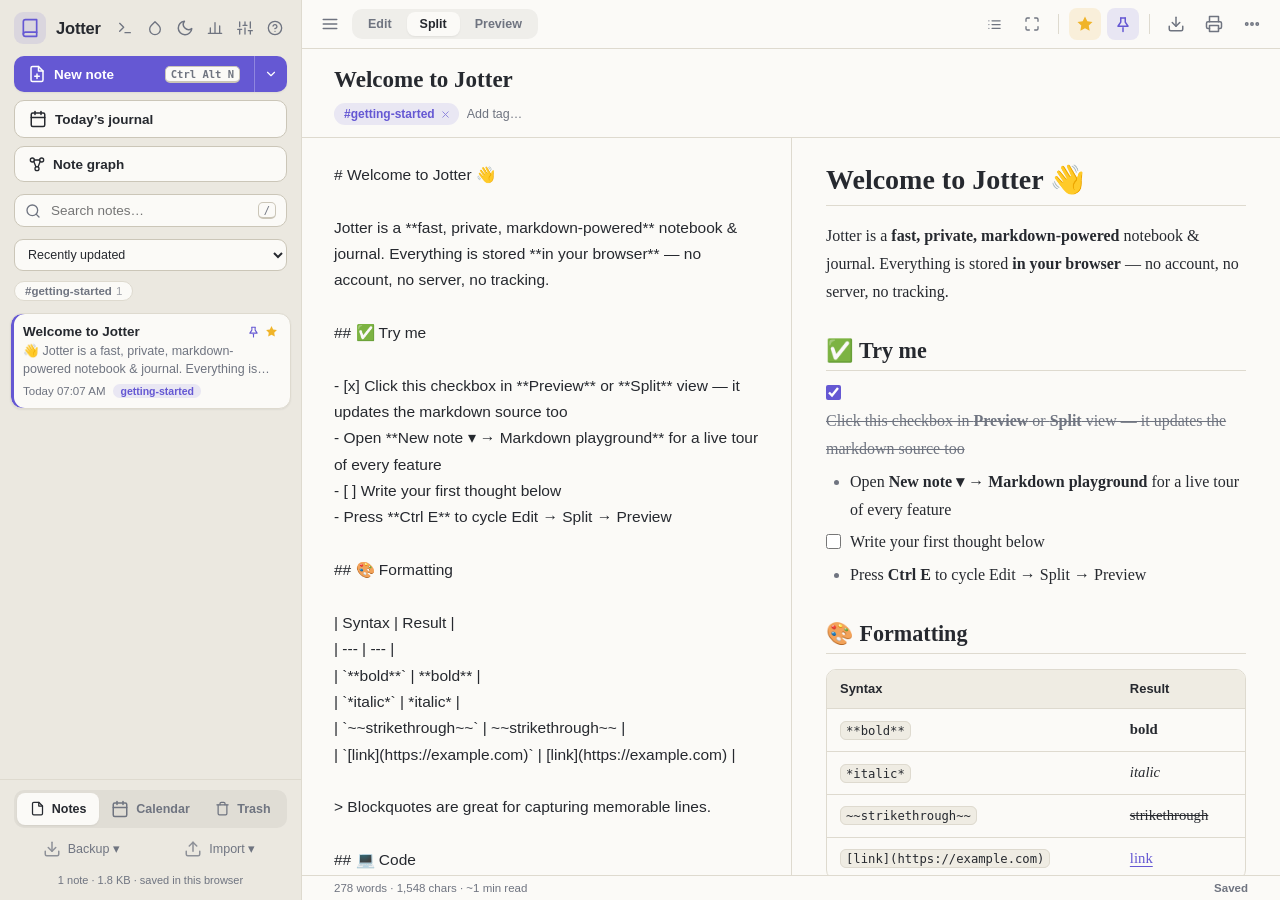
==== index.html @ de171041 "v1.11.1: fix notes not opening + real folder semantics + latent trash-purge crash - FIX (regression " ====
<!doctype html>
<html lang="en">
<head>
  <meta charset="utf-8" />
  <meta name="viewport" content="width=device-width, initial-scale=1, viewport-fit=cover" />
  <title>Jotter — Markdown Notes &amp; Journal</title>
  <meta name="description" content="A fast, private, offline-friendly markdown notes & journal app. No accounts, no servers — your notes stay in your browser." />
  <meta name="theme-color" content="#6558d3" />
  <link rel="manifest" href="manifest.webmanifest" />
  <link rel="icon" href="assets/icon.svg" type="image/svg+xml" />
  <link rel="stylesheet" href="styles.css" />
</head>
<body>
  <noscript><p style="padding:2rem;font-family:system-ui">Jotter needs JavaScript to run — please enable it and reload.</p></noscript>

  <div class="app">
    <!-- ======================= SIDEBAR ======================= -->
    <aside class="sidebar" id="sidebar" aria-label="Notes sidebar">
      <div class="side-top">
        <div class="brand">
          <span class="brand-mark" data-icon="book"></span>
          <span class="brand-name">Jotter</span>
        </div>
        <div class="side-top-actions">
          <button class="icon-btn" id="cmdBtn" data-icon="cmd" title="Command palette (Ctrl K)" aria-label="Command palette"></button>
          <div class="menu-anchor">
            <button class="icon-btn" id="accentBtn" data-icon="droplet" title="Accent colour" aria-label="Accent colour" aria-haspopup="true" aria-expanded="false"></button>
            <div class="accent-menu menu" id="accentMenu" hidden>
              <button class="swatch" data-accent="indigo" style="--c:#6558d3" aria-label="Indigo" title="Indigo"></button>
              <button class="swatch" data-accent="teal" style="--c:#0f9187" aria-label="Teal" title="Teal"></button>
              <button class="swatch" data-accent="blue" style="--c:#2563eb" aria-label="Blue" title="Blue"></button>
              <button class="swatch" data-accent="rose" style="--c:#d64560" aria-label="Rose" title="Rose"></button>
              <button class="swatch" data-accent="green" style="--c:#2f9e44" aria-label="Green" title="Green"></button>
              <button class="swatch" data-accent="amber" style="--c:#b45309" aria-label="Amber" title="Amber"></button>
            </div>
          </div>
          <button class="icon-btn" id="themeBtn" title="Toggle theme" aria-label="Toggle light/dark theme"></button>
          <button class="icon-btn" id="statsBtn" data-icon="chart" title="Notebook insights" aria-label="Notebook insights"></button>
          <button class="icon-btn" id="settingsBtn" data-icon="sliders" title="Settings & sync" aria-label="Settings and sync"></button>
          <button class="icon-btn" id="helpBtn" data-icon="help" title="Help & guide (?)" aria-label="Help and guide"></button>
        </div>
      </div>

      <div class="side-actions">
        <div class="new-note-wrap menu-anchor">
          <button class="btn primary block" id="newNoteBtn" data-icon="filePlus">
            <span>New note</span><kbd>Ctrl Alt N</kbd>
          </button>
          <button class="btn primary" id="templateBtn" data-icon="chevDown" aria-label="New from template" aria-haspopup="true" aria-expanded="false"></button>
          <div class="menu" id="templateMenu" hidden>
            <button data-tpl="playground" data-icon="play"><span>Markdown playground</span></button>
            <button data-tpl="journal" data-icon="calendar"><span>Today&rsquo;s journal</span></button>
            <button data-tpl="meeting" data-icon="users"><span>Meeting notes</span></button>
            <button data-tpl="reading" data-icon="bookOpen"><span>Reading notes</span></button>
            <button data-tpl="project" data-icon="listIcon"><span>Project plan</span></button>
            <button data-tpl="braindump" data-icon="zap"><span>Brain dump</span></button>
          </div>
        </div>
        <button class="btn ghost block" id="dailyBtn" data-icon="calendar">
          <span>Today&rsquo;s journal</span><span class="streak" id="streakBadge" hidden></span>
        </button>
        <button class="btn ghost block" id="graphBtn" data-icon="graph">
          <span>Note graph</span>
        </button>
      </div>

      <label class="search-row">
        <span class="search-ico" data-icon="search"></span>
        <input id="searchInput" type="search" placeholder="Search notes…" autocomplete="off" spellcheck="false" />
        <kbd>/</kbd>
      </label>

      <div class="side-meta" id="sideMeta">
        <select id="sortSelect" aria-label="Sort notes">
          <option value="updated">Recently updated</option>
          <option value="created">Newest first</option>
          <option value="title">Title A–Z</option>
        </select>
      </div>

      <div class="folders-sec" id="foldersSec" hidden>
        <button class="folders-head" id="foldersHead" aria-expanded="true">
          <span class="fh-ico" data-icon="folder"></span><span class="fh-label">Folders</span>
          <span class="fh-chev" data-icon="chevDown"></span>
        </button>
        <div class="folders-list" id="foldersList"></div>
      </div>

      <div class="cal-panel" id="calPanel" hidden>
        <div class="cal-head">
          <button class="icon-btn" id="calPrevBtn" data-icon="chevLeft" aria-label="Previous month"></button>
          <b id="calTitle"></b>
          <button class="link-btn" id="calTodayBtn"><span>Today</span></button>
          <button class="icon-btn" id="calNextBtn" data-icon="chevRight" aria-label="Next month"></button>
        </div>
        <div class="cal-grid" id="calGrid"></div>
        <div class="cal-daybox" id="calDay"></div>
      </div>

      <div class="tag-filters" id="tagFilters"></div>

      <nav class="notes-list" id="notesList" role="list" aria-label="Notes"></nav>

      <div class="side-bottom">
        <div class="seg">
          <button class="seg-btn" id="notesViewBtn" data-icon="file"><span>Notes</span></button>
          <button class="seg-btn" id="calViewBtn" data-icon="calendar"><span>Calendar</span></button>
          <button class="seg-btn" id="trashViewBtn" data-icon="trash">
            <span>Trash</span><span class="count" id="trashCount" hidden></span>
          </button>
        </div>
        <div class="side-foot-row">
          <div class="menu-anchor">
            <button class="link-btn" id="backupBtn" data-icon="download"><span>Backup &#9662;</span></button>
            <div class="menu up" id="backupMenu" hidden>
              <button id="expJsonBtn" data-icon="download"><span>JSON backup (everything)</span></button>
              <button id="expMdBtn" data-icon="fileText"><span>Export all as Markdown</span></button>
            </div>
          </div>
          <div class="menu-anchor">
            <button class="link-btn" id="impBtn" data-icon="upload"><span>Import &#9662;</span></button>
            <div class="menu up" id="impMenu" hidden>
              <button id="restoreJsonBtn" data-icon="upload"><span>Restore JSON backup</span></button>
              <button id="importMdBtn" data-icon="fileText"><span>Import .md / .txt files</span></button>
            </div>
          </div>
        </div>
        <button class="link-btn danger block" id="emptyTrashBtn" hidden>Empty trash</button>
        <div class="storage-note" id="storageNote"></div>
      </div>
      <div class="side-resizer" id="sideResizer" title="Drag to resize — double-click to hide"></div>
    </aside>
    <div class="overlay" id="overlay" hidden></div>

    <!-- ======================= MAIN ======================= -->
    <main class="main">
      <div class="find-bar" id="findBar" hidden>
        <input id="findInput" type="text" placeholder="Find in note…" autocomplete="off" spellcheck="false" aria-label="Find in note" />
        <span class="find-count" id="findCount"></span>
        <button class="icon-btn" id="findPrevBtn" data-icon="chevUp" title="Previous match (Shift+Enter)" aria-label="Previous match"></button>
        <button class="icon-btn" id="findNextBtn" data-icon="chevDown" title="Next match (Enter)" aria-label="Next match"></button>
        <button class="icon-btn" id="findCloseBtn" data-icon="x" title="Close (Esc)" aria-label="Close find"></button>
      </div>
      <section class="empty-state" id="emptyState">
        <div class="empty-art" data-icon="book"></div>
        <h1 id="emptyTitle">Welcome to Jotter</h1>
        <p id="emptyText">Capture ideas, keep a daily journal, and organise everything with tags — all private, right in your browser.</p>
        <div class="empty-actions">
          <button class="btn primary" id="emptyNewBtn" data-icon="filePlus"><span>New note</span></button>
          <button class="btn ghost" id="emptyDailyBtn" data-icon="calendar"><span>Start today&rsquo;s journal</span></button>
          <button class="btn ghost" id="clearFiltersBtn" data-icon="x" hidden><span>Clear filters</span></button>
        </div>
        <p class="empty-hint"><kbd>Ctrl</kbd>+<kbd>K</kbd> commands &nbsp;·&nbsp; <kbd>N</kbd> new note &nbsp;·&nbsp; <kbd>/</kbd> search</p>
      </section>

      <section class="editor" id="editor" hidden>
        <div class="trash-banner" id="trashBanner" hidden>
          <span class="tb-icon" data-icon="trash"></span>
          <span class="tb-text">This note is in the trash.</span>
          <span class="tb-spacer"></span>
          <button class="btn small" id="restoreBtn" data-icon="undo"><span>Restore</span></button>
          <button class="btn small danger" id="deleteForeverBtn"><span>Delete forever</span></button>
        </div>

        <header class="toolbar">
          <button class="icon-btn" id="sidebarToggle" data-icon="menu" title="Hide sidebar (Ctrl+\)" aria-label="Toggle sidebar"></button>
          <div class="segmented" id="viewSeg" role="tablist" aria-label="View mode">
            <button data-view="edit" role="tab">Edit</button>
            <button data-view="split" role="tab">Split</button>
            <button data-view="preview" role="tab">Preview</button>
          </div>
          <div class="spacer"></div>
          <div class="menu-anchor">
            <button class="icon-btn hide-sm" id="outlineBtn" data-icon="listIcon" title="Outline (headings)" aria-label="Outline" aria-haspopup="true" aria-expanded="false"></button>
            <div class="menu outline-menu" id="outlineMenu" hidden></div>
          </div>
          <button class="icon-btn hide-sm" id="zenBtn" data-icon="maximize" title="Focus mode (Ctrl .)" aria-label="Focus mode"></button>
          <span class="tool-sep hide-sm"></span>
          <button class="icon-btn" id="starBtn" title="Star" aria-label="Star note" aria-pressed="false"></button>
          <button class="icon-btn" id="pinBtn" data-icon="pin" title="Pin" aria-label="Pin note" aria-pressed="false"></button>
          <span class="tool-sep"></span>
          <button class="icon-btn hide-sm" id="downloadNoteBtn" data-icon="download" title="Download .md" aria-label="Download note as markdown"></button>
          <button class="icon-btn hide-sm" id="printBtn" data-icon="printer" title="Print / save as PDF" aria-label="Print note"></button>
          <div class="menu-anchor">
            <button class="icon-btn" id="noteMenuBtn" data-icon="more" title="More actions" aria-label="More actions" aria-haspopup="true" aria-expanded="false"></button>
            <div class="menu" id="noteMenu" hidden>
              <button id="duplicateBtn" data-icon="copy"><span>Duplicate</span></button>
              <button id="copyMdBtn" data-icon="copy"><span>Copy markdown</span></button>
              <hr />
              <button id="histBtn" data-icon="undo"><span>Version history</span></button>
              <button id="shareBtn" data-icon="link"><span>Share as link</span></button>
              <button id="dlMdBtn" data-icon="download"><span>Download .md</span></button>
              <button id="printMdBtn" data-icon="printer"><span>Print / save as PDF</span></button>
              <button id="lockNoteBtn" data-icon="lock"><span>Lock note</span></button>
              <button id="moveBtn" data-icon="folder"><span>Move to folder…</span></button>
              <hr />
              <button id="trashCurrentBtn" class="danger" data-icon="trash"><span>Move to trash</span></button>
            </div>
          </div>
        </header>

        <div class="doc-head">
          <input class="title-input" id="titleInput" placeholder="Untitled" aria-label="Note title" maxlength="120" autocomplete="off" />
          <div class="tags-editor" id="tagsEditor">
            <span class="chips" id="chips"></span>
            <input id="tagInput" placeholder="Add a tag…" aria-label="Add tag" autocomplete="off" spellcheck="false" />
          </div>
        </div>

        <div class="lock-screen" id="lockScreen" hidden>
          <div class="lock-box">
            <div class="lock-art" data-icon="lockBig"></div>
            <h3>This note is locked</h3>
            <p>Its text is encrypted (AES-256-GCM) with your PIN &mdash; in this browser, in backups and in sync. Enter the PIN to unlock it in this tab.</p>
            <input id="lockPinInput" type="password" placeholder="PIN" autocomplete="off" inputmode="text" aria-label="PIN" />
            <button class="btn primary" id="lockUnlockBtn"><span>Unlock</span></button>
            <p class="lock-err" id="lockErr" hidden>&#9888;&#65039; Wrong PIN &mdash; try again.</p>
            <p class="lock-fine">Forgot the PIN? The note cannot be recovered &mdash; that&rsquo;s the point of the lock.</p>
          </div>
        </div>

        <div class="panes" id="panes" data-view="split">
          <textarea id="editorArea" class="editor-area" placeholder="Start writing… markdown works here ✨" aria-label="Note content" spellcheck="true"></textarea>
          <article id="previewArea" class="preview markdown-body" aria-label="Rendered preview"></article>
          <div class="wiki-pop" id="wikiPop" hidden></div>
        </div>

        <footer class="statusbar">
          <span class="sb-folder" id="sbFolder" hidden></span>
          <span id="statsInfo">0 words · 0 characters</span>
          <span class="save-status" id="saveStatus">Saved</span>
        </footer>
      </section>
    </main>
  </div>

  <!-- ======================= COMMAND PALETTE ======================= -->
  <div class="cmdk-overlay" id="cmdkOverlay" hidden>
    <div class="cmdk" role="dialog" aria-modal="true" aria-label="Command palette">
      <div class="cmdk-input-row">
        <span data-icon="search"></span>
        <input id="cmdkInput" placeholder="Search notes or run a command…" autocomplete="off" spellcheck="false" />
        <kbd>Esc</kbd>
      </div>
      <div class="cmdk-list" id="cmdkList" role="listbox"></div>
      <div class="cmdk-foot">
        <span><kbd>↑</kbd><kbd>↓</kbd> navigate</span>
        <span><kbd>↵</kbd> select</span>
        <span><kbd>Esc</kbd> close</span>
      </div>
    </div>
  </div>

  <!-- ======================= MOBILE FAB + DROP ZONE + TOAST ======================= -->
  <button class="fab" id="fabNew" data-icon="plusL" aria-label="New note"></button>

  <div class="drop-overlay" id="dropOverlay" hidden>
    <div class="drop-card">
      <span data-icon="upload"></span>
      <p>Drop to import</p>
      <span>.md &rarr; notes &nbsp;&middot;&nbsp; .json &rarr; backup &nbsp;&middot;&nbsp; images &rarr; embedded in the current note</span>
    </div>
  </div>

  <div class="toast" id="toast" role="status" aria-live="polite">
    <span class="t-msg" id="toastMsg"></span>
    <button class="t-act" id="toastAct" hidden></button>
  </div>

  <!-- ======================= SETTINGS MODAL ======================= -->
  <div class="modal-overlay" id="settingsOverlay" hidden>
    <div class="modal" role="dialog" aria-modal="true" aria-label="Settings">
      <div class="modal-head">
        <h2>Settings</h2>
        <button class="icon-btn" id="settingsCloseBtn" data-icon="x" aria-label="Close"></button>
      </div>
      <div class="modal-body">
        <section class="set-sec">
          <h3>☁️ Sync — free private cloud via your GitHub</h3>
          <p class="set-desc">
            Your notes sync through a <strong>secret gist</strong> on your own GitHub account, so they follow you
            to every browser and phone. Create a token with the <code>gist</code> scope only —
            <a href="https://github.com/settings/tokens/new?scopes=gist&amp;description=Jotter%20sync" target="_blank" rel="noopener noreferrer">create one here</a> — and paste it below.
            It&rsquo;s stored only in this browser. Secret gists are unlisted (not encrypted) — don&rsquo;t sync anything you wouldn&rsquo;t keep on GitHub.
          </p>
          <div class="set-row">
            <input type="password" id="syncTokenInput" placeholder="GitHub token (gist scope)" autocomplete="off" spellcheck="false" />
            <button class="btn small primary" id="syncSaveBtn"><span>Save</span></button>
          </div>
          <div class="sync-status" id="syncStatus">Not configured.</div>
          <div class="set-actions">
            <button class="btn small ghost" id="syncNowBtn" data-icon="cloud"><span>Sync now</span></button>
            <label class="switch"><input type="checkbox" id="syncAutoChk" /><span>Auto-sync</span></label>
            <span class="spacer"></span>
            <button class="link-btn danger" id="syncDisconnectBtn"><span>Disconnect</span></button>
          </div>
        </section>
        <section class="set-sec">
          <h3>ℹ️ About</h3>
          <p class="set-desc" id="aboutInfo"></p>
          <p class="set-desc">&#128273; <b>User accounts are on the roadmap</b> &mdash; the design and options are written up in <a href="https://github.com/umairyusufnurgat-cloud/jotter/blob/main/ACCOUNTS.md" target="_blank" rel="noopener noreferrer">ACCOUNTS.md</a> in the repo. Today, GitHub sync (above) already gives you a private, account-less cloud.</p>
        </section>
      </div>
    </div>
  </div>

  <!-- ======================= INSIGHTS MODAL ======================= -->
  <div class="modal-overlay" id="statsOverlay" hidden>
    <div class="modal stats-modal" role="dialog" aria-modal="true" aria-label="Notebook insights">
      <div class="modal-head">
        <h2>Notebook insights</h2>
        <button class="icon-btn" id="statsCloseBtn" data-icon="x" aria-label="Close"></button>
      </div>
      <div class="modal-body" id="statsBody"></div>
    </div>
  </div>

  <!-- ======================= SET LOCK MODAL ======================= -->
  <div class="modal-overlay" id="setLockOverlay" hidden>
    <div class="modal" role="dialog" aria-modal="true" aria-label="Lock note">
      <div class="modal-head">
        <h2>Lock this note</h2>
        <button class="icon-btn" id="setLockCloseBtn" data-icon="x" aria-label="Close"></button>
      </div>
      <div class="modal-body">
        <section class="set-sec">
          <p class="set-desc">
            The note&rsquo;s text will be encrypted with a PIN using your browser&rsquo;s built-in crypto
            (<b>AES-256-GCM</b>, key derived via <b>PBKDF2</b>, 150,000 rounds) and stored encrypted everywhere &mdash;
            in this browser, in backups and in sync. The title and tags stay visible so you can still find it.
          </p>
          <div class="set-row"><input type="password" id="setLockPin" placeholder="Choose a PIN (4+ characters)" autocomplete="off" aria-label="Choose a PIN" /></div>
          <div class="set-row"><input type="password" id="setLockPin2" placeholder="Repeat the PIN" autocomplete="off" aria-label="Repeat the PIN" /></div>
          <p class="set-desc lock-warn">&#9888;&#65039; If you forget this PIN the note <b>cannot be recovered</b> &mdash; there is no reset, by design.</p>
          <div class="set-actions">
            <span class="spacer"></span>
            <button class="btn small ghost" id="setLockCancelBtn"><span>Cancel</span></button>
            <button class="btn small primary" id="setLockGoBtn" data-icon="lock"><span>Lock note</span></button>
          </div>
        </section>
      </div>
    </div>
  </div>

  <!-- ======================= MOVE TO FOLDER MODAL ======================= -->
  <div class="modal-overlay" id="folderOverlay" hidden>
    <div class="modal small" role="dialog" aria-modal="true" aria-label="Move to folder">
      <div class="modal-head">
        <h2>Move to folder</h2>
        <button class="icon-btn" id="folderCloseBtn" data-icon="x" aria-label="Close"></button>
      </div>
      <div class="modal-body">
        <section class="set-sec">
          <p class="set-desc" id="folderNoteHint"></p>
          <div class="folder-pick" id="folderPick"></div>
          <div class="folder-new">
            <input type="text" id="newFolderInput" placeholder="New folder name…" maxlength="60" autocomplete="off" aria-label="New folder name" />
            <button class="btn small primary" id="newFolderBtn"><span>Create &amp; move</span></button>
          </div>
        </section>
      </div>
    </div>
  </div>

  <!-- ======================= NOTE GRAPH MODAL ======================= -->
  <div class="modal-overlay" id="graphOverlay" hidden>
    <div class="modal graph-modal" role="dialog" aria-modal="true" aria-label="Note graph">
      <div class="modal-head">
        <h2>Note graph</h2>
        <span class="stat-hint" id="graphMeta"></span>
        <span class="spacer"></span>
        <button class="icon-btn" id="graphFitBtn" data-icon="maximize" title="Fit to view" aria-label="Fit to view"></button>
        <button class="icon-btn" id="graphCloseBtn" data-icon="x" aria-label="Close"></button>
      </div>
      <div class="graph-wrap" id="graphWrap">
        <svg id="graphSvg"></svg>
        <div class="graph-hint">drag bubbles &middot; scroll to zoom &middot; drag the background to pan &middot; click a note to open it</div>
      </div>
    </div>
  </div>

  <!-- ======================= VERSION HISTORY MODAL ======================= -->
  <div class="modal-overlay" id="histOverlay" hidden>
    <div class="modal hist-modal" role="dialog" aria-modal="true" aria-label="Version history">
      <div class="modal-head">
        <h2>Version history</h2>
        <button class="icon-btn" id="histCloseBtn" data-icon="x" aria-label="Close"></button>
      </div>
      <div class="modal-body">
        <div class="hist-bar">
          <span class="stat-hint" id="histNote"></span>
          <button class="btn small ghost" id="histSnapBtn" data-icon="plusL"><span>Save a snapshot now</span></button>
        </div>
        <div class="hist-list" id="histList"></div>
        <div class="hist-preview" id="histPreview" hidden>
          <div class="hist-preview-head">
            <b id="histPreviewTitle"></b>
            <button class="btn small primary" id="histRestoreBtn"><span>Restore this version</span></button>
          </div>
          <div class="hist-md markdown-body" id="histMd"></div>
        </div>
      </div>
    </div>
  </div>

  <!-- ======================= HELP MODAL ======================= -->
  <div class="modal-overlay" id="helpOverlay" hidden>
    <div class="modal help-modal" role="dialog" aria-modal="true" aria-label="Help and guide">
      <div class="modal-head">
        <h2>Help &amp; guide</h2>
        <button class="icon-btn" id="helpCloseBtn" data-icon="x" aria-label="Close"></button>
      </div>
      <div class="help-tabs" id="helpTabs">
        <button data-tab="guide" class="active">Getting started</button>
        <button data-tab="buttons">Buttons guide</button>
        <button data-tab="whatsnew">What&rsquo;s new</button>
      </div>
      <div class="modal-body">

        <!-- ============ TAB 1: GETTING STARTED ============ -->
        <div class="help-pane active" data-pane="guide">
          <div class="gs-step"><span class="gs-num">1</span><div><b>Create your first note</b><br />Click <b>New note</b> (or press <kbd>N</kbd>). Give it a title, then write below &mdash; everything saves automatically as you type.</div></div>
          <div class="gs-step"><span class="gs-num">2</span><div><b>Write in Markdown</b><br /><code>**bold**</code> <code>*italic*</code> <code># Heading</code> <code>- list</code> <code>- [ ] task</code> <code>[link](url)</code>. Switch to <b>Split</b> view (<kbd>Ctrl</kbd>+<kbd>E</kbd>) to see it rendered live &mdash; and open <b>New note &#9662; &rarr; Markdown playground</b> for a live tour of every feature.</div></div>
          <div class="gs-step"><span class="gs-num">3</span><div><b>Organise</b><br />Add <b>tags</b> above the editor (type a name + <kbd>&#8629;</kbd>), then filter by them in the sidebar. <b>Pin</b> &#128204; or <b>star</b> &#11088; important notes. Search everything with <kbd>/</kbd>.</div></div>
          <div class="gs-step"><span class="gs-num">4</span><div><b>Link notes together</b><br />Type <code>[[</code> and pick a note to insert a link to it. A <em>dashed</em> link creates the note when clicked &mdash; build your own wiki.</div></div>
          <div class="gs-step"><span class="gs-num">5</span><div><b>Keep a journal</b><br /><b>Today&rsquo;s journal</b> creates a dated entry with a template. Write daily and watch the &#128293; streak grow on the button.</div></div>
          <div class="gs-step"><span class="gs-num">6</span><div><b>Keep your notes safe</b><br />Notes live in this browser. Use <b>Backup</b> for a JSON file you can keep anywhere, or set up &#9934;&#65039; <b>GitHub sync</b> in Settings so notes follow you to every device &mdash; free, through your own GitHub.</div></div>
          <div class="gs-step"><span class="gs-num">7</span><div><b>Install it as an app</b><br />In your browser menu choose <b>Install Jotter</b> (on mobile: <em>Add to Home screen</em>). It then opens like a native app and works fully offline.</div></div>
          <div class="gs-step"><span class="gs-num">8</span><div><b>Everything at your fingertips</b><br /><kbd>Ctrl</kbd>+<kbd>K</kbd> command palette &nbsp;&middot;&nbsp; <kbd>Ctrl</kbd>+<kbd>.</kbd> focus mode &nbsp;&middot;&nbsp; <kbd>?</kbd> this guide.</div></div>
        </div>

        <!-- ============ TAB 2: BUTTONS GUIDE ============ -->
        <div class="help-pane" data-pane="buttons">
          <h4>Sidebar &mdash; top bar</h4>
          <div class="bg-row"><span class="bg-ico" data-icon="cmd"></span><div class="bg-txt"><b>Command palette</b> &mdash; search notes &amp; run any action (<kbd>Ctrl</kbd>+<kbd>K</kbd>)</div></div>
          <div class="bg-row"><span class="bg-ico" data-icon="droplet"></span><div class="bg-txt"><b>Accent colour</b> &mdash; pick from six accent colours</div></div>
          <div class="bg-row"><span class="bg-ico" data-icon="sun"></span><div class="bg-txt"><b>Theme</b> &mdash; switch between light and dark</div></div>
          <div class="bg-row"><span class="bg-ico" data-icon="chart"></span><div class="bg-txt"><b>Insights</b> &mdash; your notebook in numbers: words, streaks, activity charts, top tags and storage</div></div>
          <div class="bg-row"><span class="bg-ico" data-icon="sliders"></span><div class="bg-txt"><b>Settings &amp; sync</b> &mdash; GitHub sync setup and storage info</div></div>
          <div class="bg-row"><span class="bg-ico" data-icon="help"></span><div class="bg-txt"><b>Help &amp; guide</b> &mdash; the guide you are reading (<kbd>?</kbd>)</div></div>

          <h4>Sidebar</h4>
          <div class="bg-row"><span class="bg-ico" data-icon="filePlus"></span><div class="bg-txt"><b>New note</b> &mdash; create a blank note (<kbd>N</kbd>)</div></div>
          <div class="bg-row"><span class="bg-ico" data-icon="chevDown"></span><div class="bg-txt"><b>New from template &#9662;</b> &mdash; journal, meeting, reading, project, or brain-dump templates</div></div>
          <div class="bg-row"><span class="bg-ico" data-icon="calendar"></span><div class="bg-txt"><b>Today&rsquo;s journal</b> &mdash; dated entry with a journal template; the &#128293; streak appears after 2+ days in a row</div></div>
          <div class="bg-row"><span class="bg-ico" data-icon="search"></span><div class="bg-txt"><b>Search</b> &mdash; live search across titles, text and tags (<kbd>/</kbd>); matches are highlighted</div></div>
          <div class="bg-row"><span class="bg-ico bg-tag">#</span><div class="bg-txt"><b>Tag chips</b> &mdash; click to filter by a tag; <b>right-click</b> to rename it or remove it from all notes</div></div>
          <div class="bg-row"><span class="bg-ico" data-icon="folder"></span><div class="bg-txt"><b>Folders</b> &mdash; file notes into folders (More &#9662; &rarr; Move to folder, or drag a card onto one). The list shows unfiled notes; open a folder to see its notes, or <b>All notes</b> for everything. Right-click to rename or delete</div></div>
          <div class="bg-row"><span class="bg-ico" data-icon="file"></span><div class="bg-txt"><b>Notes / Calendar / Trash</b> &mdash; switch the sidebar between your notes, a month calendar of your writing, and the trash (deleted notes rest 30 days)</div></div>
          <div class="bg-row"><span class="bg-ico" data-icon="panelLeft"></span><div class="bg-txt"><b>Resize / hide sidebar</b> &mdash; drag the sidebar&rsquo;s right edge to resize it; double-click the edge, press <kbd>Ctrl</kbd>+<kbd>\</kbd> or use the &#9776; toolbar button to hide it entirely</div></div>
          <div class="bg-row"><span class="bg-ico" data-icon="graph"></span><div class="bg-txt"><b>Note graph</b> &mdash; your notes as a map of [[wiki-links]]; drag, zoom and pan it, click a bubble to open the note</div></div>
          <div class="bg-row"><span class="bg-ico" data-icon="download"></span><div class="bg-txt"><b>Backup &#9662;</b> &mdash; JSON backup of everything, or export all notes as one Markdown file</div></div>
          <div class="bg-row"><span class="bg-ico" data-icon="upload"></span><div class="bg-txt"><b>Import &#9662;</b> &mdash; restore a backup or import .md files; you can also just drag &amp; drop files onto the app</div></div>

          <h4>Editor toolbar</h4>
          <div class="bg-row"><span class="bg-ico" data-icon="menu"></span><div class="bg-txt"><b>Sidebar toggle</b> &mdash; show or hide the notes sidebar (<kbd>Ctrl</kbd>+<kbd>\</kbd>); on mobile it slides the sidebar in</div></div>
          <div class="bg-row"><span class="bg-ico" data-icon="columns"></span><div class="bg-txt"><b>Edit / Split / Preview</b> &mdash; writing modes; Split shows the live-rendered result beside your text (<kbd>Ctrl</kbd>+<kbd>E</kbd> cycles)</div></div>
          <div class="bg-row"><span class="bg-ico" data-icon="listIcon"></span><div class="bg-txt"><b>Outline</b> &mdash; lists every heading in this note; click one to jump to it</div></div>
          <div class="bg-row"><span class="bg-ico" data-icon="maximize"></span><div class="bg-txt"><b>Focus mode</b> &mdash; hide everything but your writing (<kbd>Ctrl</kbd>+<kbd>.</kbd>, <kbd>Esc</kbd> exits)</div></div>
          <div class="bg-row"><span class="bg-ico" data-icon="star"></span><div class="bg-txt"><b>Star</b> &mdash; mark this note as a favourite</div></div>
          <div class="bg-row"><span class="bg-ico" data-icon="pin"></span><div class="bg-txt"><b>Pin</b> &mdash; keep this note at the top of the list</div></div>
          <div class="bg-row"><span class="bg-ico" data-icon="download"></span><div class="bg-txt"><b>Download</b> &mdash; save this note as a <code>.md</code> file</div></div>
          <div class="bg-row"><span class="bg-ico" data-icon="printer"></span><div class="bg-txt"><b>Print</b> &mdash; print or save as PDF with clean print styles</div></div>
          <div class="bg-row"><span class="bg-ico" data-icon="more"></span><div class="bg-txt"><b>More</b> &mdash; duplicate the note, copy its markdown, browse version history, share it as a link, download or print it, <b>lock it with a PIN</b>, <b>move it to a folder</b>, or move it to trash</div></div>

          <h4>In the editor</h4>
          <div class="bg-row"><span class="bg-ico bg-tag">#</span><div class="bg-txt"><b>Tags</b> &mdash; type a name and press <kbd>&#8629;</kbd>; click &times; on a chip to remove it</div></div>
          <div class="bg-row"><span class="bg-ico" data-icon="check"></span><div class="bg-txt"><b>Checkboxes</b> &mdash; tick tasks in the preview and the markdown updates itself</div></div>
          <div class="bg-row"><span class="bg-ico" data-icon="image"></span><div class="bg-txt"><b>Paste image</b> &mdash; <kbd>Ctrl</kbd>+<kbd>V</kbd> pastes screenshots straight into the note (auto-resized, stored locally); you can also drag image files in</div></div>
          <div class="bg-row"><span class="bg-ico" data-icon="clock"></span><div class="bg-txt"><b>Timestamp</b> &mdash; <kbd>Ctrl</kbd>+<kbd>;</kbd> inserts the current date &amp; time (great for journals and logs)</div></div>
          <div class="bg-row"><span class="bg-ico" data-icon="search"></span><div class="bg-txt"><b>Find in note</b> &mdash; <kbd>Ctrl</kbd>+<kbd>F</kbd> highlights every match in the preview and jumps between them</div></div>
          <div class="bg-row"><span class="bg-ico bg-mono">[[ ]]</span><div class="bg-txt"><b>Wiki-links</b> &mdash; type <code>[[</code> for autocomplete; click a link to open (or create) that note</div></div>
          <div class="bg-row"><span class="bg-ico" data-icon="plusL"></span><div class="bg-txt"><b>Floating +</b> &mdash; on mobile, quick new note from anywhere</div></div>
        </div>

        <!-- ============ TAB 3: WHAT'S NEW ============ -->
        <div class="help-pane" data-pane="whatsnew">
          <div class="wn-version">
            <h4>v1.11.1 <span class="pill">current</span></h4>
            <ul>
              <li>&#128027; <b>Fixed</b>: after opening a note, the other notes in the sidebar wouldn&rsquo;t open at all</li>
              <li>&#128193; <b>Folders now behave like real folders</b> &mdash; the notes list shows your <b>unfiled</b> notes; filed notes live inside their folder (open it in the sidebar&rsquo;s Folders section). The <b>All notes</b> row shows everything at once, and search &amp; tags still find notes in every folder</li>
              <li>&#128027; <b>Fixed</b>: collapsing the Folders section now actually collapses it</li>
            </ul>
          </div>
          <div class="wn-version">
            <h4>v1.11 &mdash; folders</h4>
            <ul>
              <li>&#128193; <b>Folders</b> &mdash; group your notes into folders: assign them from <b>More &#9662; &rarr; Move to folder</b> (or the command palette), then browse and filter in the new <b>Folders</b> section of the sidebar. On desktop you can even <b>drag note cards onto a folder</b> to file them</li>
              <li>&#128269; Click a folder to see only its notes (with search and tags still working on top); new notes you create while inside a folder land in it automatically</li>
              <li>&#9999;&#65039; Right-click a folder in the sidebar to rename it everywhere or delete it (notes are kept, just unfiled)</li>
              <li>&#128230; Folders travel with sync, backups and the JSON export; locked notes can be filed too &mdash; folders are metadata, not content</li>
            </ul>
          </div>
          <div class="wn-version">
            <h4>v1.10 &mdash; PIN-locked notes</h4>
            <ul>
              <li>&#128274; <b>PIN-locked notes</b> &mdash; More &#9662; &rarr; Lock note encrypts the text with a PIN (AES-256-GCM, via your browser&rsquo;s built-in crypto). Locked notes stay encrypted at rest &mdash; in this browser, in backups and in sync &mdash; and unlock per tab when you enter the PIN. Titles and tags stay visible so you can still find them</li>
              <li>&#128273; <b>Accounts: the design is out</b> &mdash; see Settings &rarr; About for the roadmap (ACCOUNTS.md); today&rsquo;s GitHub sync remains your private cloud</li>
            </ul>
          </div>
          <div class="wn-version">
            <h4>v1.9 &mdash; mobile layout fix</h4>
            <ul>
              <li>&#128241; <b>Fixed the mobile toolbar</b> &mdash; on phones the buttons were being squeezed together and <b>More &#9662; &rarr; Move to trash</b> was pushed to the edge. Everything now fits cleanly, and Download / Print moved into the More menu where there&rsquo;s room</li>
              <li>&#127822; Inputs no longer zoom the page on iPhone, and printing hides stray UI</li>
            </ul>
          </div>
          <div class="wn-version">
            <h4>v1.8 &mdash; note graph &amp; find in note</h4>
            <ul>
              <li>&#128376; <b>Note graph</b> &mdash; see your whole notebook as a living map: every note is a bubble, every [[wiki-link]] a connection. Drag them around, zoom, pan, and click a bubble to open the note (button under <b>Today&rsquo;s journal</b>, or <kbd>Ctrl</kbd>+<kbd>K</kbd>)</li>
              <li>&#128269; <b>Find in note</b> &mdash; <kbd>Ctrl</kbd>+<kbd>F</kbd> now highlights every match in the preview and jumps between them (the sidebar search stays on <kbd>/</kbd>)</li>
            </ul>
          </div>
          <div class="wn-version">
            <h4>v1.7 &mdash; version history &amp; share-as-link</h4>
            <ul>
              <li>&#128338; <b>Version history</b> &mdash; Jotter snapshots your note automatically every ~10 minutes while you edit (More &#9662; &rarr; Version history). Preview any version and restore it in one click &mdash; restoring keeps a snapshot first, so it&rsquo;s always undoable</li>
              <li>&#128279; <b>Share a note as a link</b> &mdash; More &#9662; &rarr; Share as link copies a URL that carries the note inside it; anyone who opens it gets a copy in their Jotter. No account, no server &mdash; perfect for sending a note to your phone</li>
            </ul>
          </div>
          <div class="wn-version">
            <h4>v1.6 &mdash; sidebar overhaul, calendar, fixes</h4>
            <ul>
              <li>&#128207; <b>Resizable &amp; hideable sidebar</b> &mdash; drag its right edge to any width you like; double-click the edge, press <kbd>Ctrl</kbd>+<kbd>\</kbd> or click the &#9776; toolbar button to hide it and write full-width</li>
              <li>&#128197; <b>Calendar view</b> &mdash; Notes &#9662; Calendar shows a month grid of your writing; click a day to see what you wrote or start that day&rsquo;s entry</li>
              <li>&#128295; Fixed the accent-colour menu opening off the left edge of the screen, and the squeezed sidebar header</li>
            </ul>
          </div>
          <div class="wn-version">
            <h4>v1.5 &mdash; insights &amp; Backup-menu fix</h4>
            <ul>
              <li>&#128202; <b>Notebook insights</b> &mdash; the new &#128202; button in the sidebar (or <kbd>Ctrl</kbd>+<kbd>K</kbd>) shows your totals, &#128293; journaling streak, 14-day activity, monthly creation chart, top tags, records and storage use</li>
              <li>&#128230; Fixed the <b>Backup &#9662;</b> menu opening partly off the left edge of the screen</li>
            </ul>
          </div>
          <div class="wn-version">
            <h4>v1.4 &mdash; playground &amp; images</h4>
            <ul>
              <li>&#127918; <b>Markdown playground</b> template &mdash; New note &#9662; &rarr; a live, editable example of every feature (formatting, tasks, tables, wiki-links, images, timestamps&hellip;)</li>
              <li>&#128444; <b>Paste screenshots</b> into notes with <kbd>Ctrl</kbd>+<kbd>V</kbd> (auto-resized, stored locally), or drag image files in</li>
              <li>&#9201; <kbd>Ctrl</kbd>+<kbd>;</kbd> inserts a timestamp</li>
              <li>&#128737; Storage-full warning so a huge paste can never silently eat your notes</li>
            </ul>
          </div>
          <div class="wn-version">
            <h4>v1.3 &mdash; help center &amp; fixes</h4>
            <ul>
              <li>&#129658; Fixed the accent-colour menu (it was opening off-screen) and the Outline button</li>
              <li>&#128214; Built-in Help &amp; guide &mdash; press <kbd>?</kbd> any time</li>
            </ul>
          </div>
          <div class="wn-version">
            <h4>v1.2 &mdash; sync &amp; focus</h4>
            <ul>
              <li>&#9934;&#65039; GitHub Gist sync &mdash; free private cloud through your own GitHub (Settings &rarr; Sync), with auto-sync</li>
              <li>&#128202; Outline, &#129509; focus mode (<kbd>Ctrl</kbd>+<kbd>.</kbd>), &#127991;&#65039; tag rename/delete via right-click, &#128269; search highlighting</li>
              <li>&#128241; Real PNG icons for proper install prompts</li>
            </ul>
          </div>
          <div class="wn-version">
            <h4>v1.1 &mdash; the power update</h4>
            <ul>
              <li>&#8984; Command palette (<kbd>Ctrl</kbd>+<kbd>K</kbd>), &#128279; wiki-links with autocomplete, &#129521; note templates, &#128293; journaling streak</li>
              <li>&#128229; Import .md by drag &amp; drop, &#128230; export all as Markdown, &#127912; six accent colours, &#128241; mobile + button, &#128260; update prompts</li>
            </ul>
          </div>
          <div class="wn-version">
            <h4>v1.0 &mdash; initial release</h4>
            <ul>
              <li>Markdown editor with split preview and interactive task lists; tags, pin/star, search, trash with 30-day recovery; backup &amp; restore; light/dark themes; installable PWA that works offline &mdash; zero dependencies</li>
            </ul>
          </div>
        </div>

      </div>
    </div>
  </div>

  <!-- ======================= PROMPT MODAL ======================= -->
  <div class="modal-overlay" id="promptOverlay" hidden>
    <div class="modal small" role="dialog" aria-modal="true" aria-label="Input">
      <div class="modal-head">
        <h2 id="promptTitle">Rename</h2>
        <button class="icon-btn" id="promptCloseBtn" data-icon="x" aria-label="Close"></button>
      </div>
      <div class="modal-body">
        <input type="text" id="promptInput" class="prompt-input" maxlength="40" autocomplete="off" spellcheck="false" />
        <div class="set-actions">
          <span class="spacer"></span>
          <button class="btn small ghost" id="promptCancelBtn"><span>Cancel</span></button>
          <button class="btn small primary" id="promptOkBtn"><span>OK</span></button>
        </div>
      </div>
    </div>
  </div>

  <!-- tag context menu + zen exit -->
  <div class="ctx-menu menu" id="ctxMenu" hidden></div>
  <button class="zen-exit icon-btn" id="zenExitBtn" data-icon="x" aria-label="Exit focus mode"></button>

  <input type="file" id="importFile" accept="application/json,.json" hidden />
  <input type="file" id="importMdFile" accept=".md,.markdown,.txt,text/markdown,text/plain" multiple hidden />

  <script src="markdown.js"></script>
  <script src="app.js"></script>
</body>
</html>
---- styles.css ----
/* ============================================================
   Jotter — Markdown Notes & Journal
   Zero-dependency stylesheet (light + dark themes, responsive)
   ============================================================ */

/* ---------- tokens ---------- */
:root {
  --font-ui: -apple-system, BlinkMacSystemFont, "Segoe UI", Roboto, Helvetica, Arial, sans-serif;
  --font-prose: Georgia, "Iowan Old Style", "Times New Roman", serif;
  --font-mono: ui-monospace, "SF Mono", "Cascadia Code", Consolas, Menlo, monospace;

  --bg: #f4f2ec;
  --bg-sidebar: #ebe8e0;
  --bg-elev: #fbfaf7;
  --bg-hover: rgba(35, 30, 15, 0.05);
  --text: #26292f;
  --text-muted: #6f7480;
  --accent: #6558d3;
  --accent-hover: #5448c0;
  --accent-soft: rgba(101, 88, 211, 0.12);
  --danger: #c4402f;
  --warn-bg: #fdf3d7;
  --warn-border: #ecd9a0;
  --warn-text: #7a5a00;
  --star: #f0b429;
  --border: #dedacf;
  --border-strong: #cbc6b8;
  --code-bg: #efece3;
  --shadow-sm: 0 1px 2px rgba(20, 18, 10, 0.06);
  --shadow: 0 1px 2px rgba(20, 18, 10, 0.05), 0 10px 30px rgba(20, 18, 10, 0.09);
  --ring: 0 0 0 3px rgba(101, 88, 211, 0.3);
}

html[data-theme="dark"] {
  --bg: #131418;
  --bg-sidebar: #0f1014;
  --bg-elev: #1a1c22;
  --bg-hover: rgba(255, 255, 255, 0.06);
  --text: #e7e5e0;
  --text-muted: #9298a3;
  --accent: #948cf4;
  --accent-hover: #a9a2f7;
  --accent-soft: rgba(120, 110, 240, 0.16);
  --danger: #f2776a;
  --warn-bg: rgba(251, 191, 36, 0.09);
  --warn-border: rgba(251, 191, 36, 0.25);
  --warn-text: #f5c451;
  --star: #f5c05a;
  --border: #262932;
  --border-strong: #363b48;
  --code-bg: #20232b;
  --shadow-sm: 0 1px 2px rgba(0, 0, 0, 0.4);
  --shadow: 0 1px 2px rgba(0, 0, 0, 0.4), 0 14px 34px rgba(0, 0, 0, 0.45);
  --ring: 0 0 0 3px rgba(120, 110, 240, 0.35);
}

/* ---------- reset / base ---------- */
* { box-sizing: border-box; }
html { height: 100%; }
html[data-theme="dark"] { color-scheme: dark; }
html:not([data-theme="dark"]) { color-scheme: light; }

body {
  margin: 0;
  height: 100%;
  font-family: var(--font-ui);
  font-size: 14px;
  background: var(--bg);
  color: var(--text);
  -webkit-font-smoothing: antialiased;
}

button { font: inherit; color: inherit; background: none; border: 0; padding: 0; cursor: pointer; }
input, textarea, select { font: inherit; color: inherit; }
[hidden] { display: none !important; }
kbd {
  font-family: var(--font-mono);
  font-size: 10.5px;
  color: var(--text-muted);
  background: var(--bg-elev);
  border: 1px solid var(--border-strong);
  border-bottom-width: 2px;
  border-radius: 5px;
  padding: 1px 5px;
  white-space: nowrap;
}
::selection { background: var(--accent-soft); }
:focus-visible { outline: 2px solid var(--accent); outline-offset: 2px; border-radius: 6px; }

* { scrollbar-width: thin; scrollbar-color: var(--border-strong) transparent; }
*::-webkit-scrollbar { width: 10px; height: 10px; }
*::-webkit-scrollbar-thumb { background: var(--border-strong); border-radius: 8px; border: 2px solid transparent; background-clip: content-box; }
*::-webkit-scrollbar-track { background: transparent; }

/* ---------- layout ---------- */
.app { display: flex; height: 100vh; height: 100dvh; overflow: hidden; }

/* ============================================================
   SIDEBAR
   ============================================================ */
.sidebar {
  width: 302px;
  min-width: 302px;
  display: flex;
  flex-direction: column;
  background: var(--bg-sidebar);
  border-right: 1px solid var(--border);
  z-index: 40;
}

.side-top {
  display: flex;
  align-items: center;
  justify-content: space-between;
  padding: 14px 14px 10px 16px;
}
.brand { display: flex; align-items: center; gap: 10px; }
.brand-mark {
  width: 32px; height: 32px;
  display: inline-flex; align-items: center; justify-content: center;
  background: var(--accent-soft);
  color: var(--accent);
  border-radius: 9px;
}
.brand-name { font-size: 16.5px; font-weight: 700; letter-spacing: -0.01em; }

.side-actions { display: flex; flex-direction: column; gap: 8px; padding: 4px 14px 2px; }

/* buttons */
.btn {
  display: inline-flex; align-items: center; justify-content: center; gap: 8px;
  border-radius: 10px;
  font-size: 13.5px; font-weight: 600;
  padding: 9px 14px;
  transition: background .15s ease, border-color .15s ease, color .15s ease, filter .15s ease;
  user-select: none;
}
.btn svg { flex: none; }
.btn.primary { background: var(--accent); color: #fff; box-shadow: var(--shadow-sm); }
.btn.primary:hover { background: var(--accent-hover); }
.btn.ghost { border: 1px solid var(--border-strong); color: var(--text); background: var(--bg-elev); }
.btn.ghost:hover { background: var(--bg-hover); }
.btn.small { padding: 5px 11px; font-size: 12.5px; border-radius: 8px; }
.btn.danger { background: var(--danger); color: #fff; }
.btn.danger:hover { filter: brightness(1.08); }
.btn.block { width: 100%; justify-content: flex-start; }
.btn.block kbd { margin-left: auto; }
.btn.armed { background: var(--danger) !important; color: #fff !important; border-color: transparent !important; }

.link-btn {
  display: inline-flex; align-items: center; gap: 7px;
  font-size: 12.5px; font-weight: 500;
  color: var(--text-muted);
  padding: 6px 8px;
  border-radius: 8px;
  transition: color .15s ease, background .15s ease;
}
.link-btn:hover { color: var(--text); background: var(--bg-hover); }
.link-btn.danger:hover { color: var(--danger); }
.link-btn.block { width: 100%; }
.link-btn svg { opacity: .75; }

.icon-btn {
  width: 32px; height: 32px;
  display: inline-flex; align-items: center; justify-content: center;
  border-radius: 8px;
  color: var(--text-muted);
  transition: background .15s ease, color .15s ease;
  flex: none;
}
.icon-btn:hover { background: var(--bg-hover); color: var(--text); }
.icon-btn.active { color: var(--star); background: rgba(240, 180, 41, 0.14); }
#pinBtn.active { color: var(--accent); background: var(--accent-soft); }

.mobile-only { display: none !important; }

/* search */
.search-row {
  display: flex; align-items: center; gap: 8px;
  margin: 10px 14px 4px;
  padding: 7px 10px;
  background: var(--bg-elev);
  border: 1px solid var(--border-strong);
  border-radius: 10px;
  transition: border-color .15s ease, box-shadow .15s ease;
}
.search-row:focus-within { border-color: var(--accent); box-shadow: var(--ring); }
.search-ico { display: inline-flex; color: var(--text-muted); }
.search-row input {
  flex: 1; min-width: 0;
  border: 0; outline: none; background: transparent;
  font-size: 13.5px;
}
.search-row input::-webkit-search-cancel-button { display: none; }

/* sort */
.side-meta { padding: 8px 14px 2px; }
#sortSelect {
  width: 100%;
  padding: 7px 9px;
  background: var(--bg-elev);
  border: 1px solid var(--border-strong);
  border-radius: 9px;
  font-size: 12.5px;
  cursor: pointer;
}

/* tag filters */
.tag-filters {
  display: flex; flex-wrap: wrap; gap: 6px;
  padding: 8px 14px 4px;
  max-height: 98px;
  overflow-y: auto;
}
.tag-filters:empty { display: none; }
.tag-chip {
  display: inline-flex; align-items: center;
  border: 1px solid var(--border);
  background: var(--bg-elev);
  color: var(--text-muted);
  border-radius: 999px;
  padding: 3px 10px;
  font-size: 11.5px; font-weight: 600;
  transition: all .15s ease;
}
.tag-chip:hover { border-color: var(--border-strong); color: var(--text); }
.tag-chip.active { background: var(--accent); border-color: var(--accent); color: #fff; }
.tag-chip .tag-count { opacity: .65; margin-left: 4px; font-weight: 500; }

/* notes list */
.notes-list {
  flex: 1;
  overflow-y: auto;
  padding: 8px 10px 12px;
  display: flex;
  flex-direction: column;
  gap: 6px;
}

.note-card {
  padding: 10px 12px;
  border-radius: 12px;
  border: 1px solid transparent;
  cursor: pointer;
  transition: background .15s ease, border-color .15s ease;
  user-select: none;
}
.note-card:hover { background: var(--bg-hover); }
.note-card.active {
  background: var(--bg-elev);
  border-color: var(--border);
  box-shadow: inset 3px 0 0 var(--accent), var(--shadow-sm);
}
.note-card.trashed { opacity: .8; }

.nc-top { display: flex; align-items: center; gap: 8px; }
.nc-title {
  flex: 1; min-width: 0;
  font-size: 13.5px; font-weight: 650;
  white-space: nowrap; overflow: hidden; text-overflow: ellipsis;
}
.nc-icons { display: inline-flex; align-items: center; gap: 5px; flex: none; }
.ico-star { color: var(--star); display: inline-flex; }
.ico-pin { color: var(--accent); display: inline-flex; }

.nc-snippet {
  font-size: 12.5px;
  color: var(--text-muted);
  line-height: 1.45;
  margin-top: 3px;
  display: -webkit-box;
  -webkit-line-clamp: 2;
  -webkit-box-orient: vertical;
  overflow: hidden;
}

.nc-meta {
  display: flex; align-items: center; gap: 8px; flex-wrap: wrap;
  margin-top: 6px;
  font-size: 11.5px;
  color: var(--text-muted);
}
.nc-tags { display: inline-flex; gap: 4px; flex-wrap: wrap; }
.mini-tag {
  background: var(--accent-soft);
  color: var(--accent);
  border-radius: 999px;
  padding: 1px 7px;
  font-size: 10.5px;
  font-weight: 600;
}

.nc-actions { display: flex; gap: 6px; margin-top: 8px; }
.mini-btn {
  display: inline-flex; align-items: center; gap: 5px;
  font-size: 11.5px; font-weight: 600;
  padding: 4px 9px;
  border-radius: 7px;
  border: 1px solid var(--border-strong);
  background: var(--bg-elev);
  color: var(--text-muted);
  transition: all .15s ease;
}
.mini-btn:hover { color: var(--text); background: var(--bg-hover); }
.mini-btn.danger:hover { color: var(--danger); border-color: var(--danger); }
.mini-btn.armed { background: var(--danger); color: #fff; border-color: var(--danger); }

.list-empty {
  padding: 34px 18px;
  text-align: center;
  color: var(--text-muted);
  font-size: 13px;
  line-height: 1.6;
}
.list-empty svg { opacity: .5; margin-bottom: 8px; }
.list-empty p { margin: 0; }

/* sidebar bottom */
.side-bottom {
  border-top: 1px solid var(--border);
  padding: 10px 14px 12px;
  display: flex;
  flex-direction: column;
  gap: 6px;
}
.seg {
  display: flex;
  background: var(--bg-hover);
  border-radius: 10px;
  padding: 3px;
  gap: 2px;
}
.seg-btn {
  flex: 1;
  display: inline-flex; align-items: center; justify-content: center; gap: 7px;
  padding: 7px 10px;
  border-radius: 8px;
  font-size: 12.5px; font-weight: 600;
  color: var(--text-muted);
  transition: all .15s ease;
}
.seg-btn:hover { color: var(--text); }
.seg-btn.active { background: var(--bg-elev); color: var(--text); box-shadow: var(--shadow-sm); }
html[data-theme="dark"] .seg-btn.active { background: #262932; }
.seg-btn .count {
  background: var(--accent-soft);
  color: var(--accent);
  border-radius: 999px;
  font-size: 10.5px;
  padding: 1px 7px;
}
.side-foot-row { display: flex; }
.side-foot-row .link-btn { flex: 1; justify-content: center; }
.storage-note { font-size: 11px; color: var(--text-muted); text-align: center; padding: 2px 4px 0; line-height: 1.5; }

/* ============================================================
   MAIN / EDITOR
   ============================================================ */
.main { flex: 1; min-width: 0; display: flex; position: relative; }

.empty-state {
  margin: auto;
  max-width: 480px;
  padding: 32px;
  text-align: center;
}
.empty-art {
  width: 88px; height: 88px;
  border-radius: 26px;
  background: var(--accent-soft);
  color: var(--accent);
  display: flex; align-items: center; justify-content: center;
  margin: 0 auto 22px;
}
.empty-state h1 { font-family: var(--font-prose); font-size: 27px; margin: 0 0 10px; }
.empty-state > p { color: var(--text-muted); font-size: 14.5px; line-height: 1.65; margin: 0 0 24px; }
.empty-actions { display: flex; gap: 10px; justify-content: center; flex-wrap: wrap; }
.empty-hint { margin-top: 28px; font-size: 12px; color: var(--text-muted); }

.editor {
  flex: 1;
  min-width: 0;
  display: flex;
  flex-direction: column;
  background: var(--bg-elev);
}

/* trash banner */
.trash-banner {
  display: flex; align-items: center; gap: 10px;
  padding: 8px 14px;
  background: var(--warn-bg);
  border-bottom: 1px solid var(--warn-border);
  color: var(--warn-text);
  font-size: 13px;
}
.tb-icon { display: inline-flex; }
.tb-text { font-weight: 600; }
.tb-spacer { flex: 1; }

/* toolbar */
.toolbar {
  display: flex; align-items: center; gap: 6px;
  padding: 8px 12px;
  border-bottom: 1px solid var(--border);
}
.spacer { flex: 1; }
.tool-sep { width: 1px; height: 20px; background: var(--border); margin: 0 4px; }

.segmented {
  display: flex;
  background: var(--bg-hover);
  border-radius: 10px;
  padding: 3px;
  gap: 2px;
}
.segmented button {
  padding: 5px 13px;
  border-radius: 8px;
  font-size: 12.5px; font-weight: 600;
  color: var(--text-muted);
  transition: all .15s ease;
}
.segmented button:hover { color: var(--text); }
.segmented button.active { background: var(--bg-elev); color: var(--text); box-shadow: var(--shadow-sm); }
html[data-theme="dark"] .segmented button.active { background: #262932; }

/* menu */
.menu-anchor { position: relative; }
.menu {
  position: absolute;
  top: calc(100% + 6px);
  right: 0;
  min-width: 200px;
  background: var(--bg-elev);
  border: 1px solid var(--border);
  border-radius: 12px;
  box-shadow: var(--shadow);
  padding: 6px;
  z-index: 60;
}
.menu button {
  display: flex; align-items: center; gap: 9px;
  width: 100%;
  padding: 8px 10px;
  border-radius: 8px;
  font-size: 13.5px;
  transition: background .12s ease;
}
.menu button:hover { background: var(--bg-hover); }
.menu button.danger { color: var(--danger); }
.menu hr { border: 0; border-top: 1px solid var(--border); margin: 6px 4px; }

/* doc head */
.doc-head {
  padding: 18px 32px 12px;
  border-bottom: 1px solid var(--border);
}
.title-input {
  width: 100%;
  border: 0; outline: none; background: transparent;
  font-family: var(--font-prose);
  font-size: 23px;
  font-weight: 700;
  color: var(--text);
  padding: 0;
}
.title-input::placeholder { color: var(--text-muted); font-weight: 400; }

.tags-editor {
  margin-top: 10px;
  display: flex; flex-wrap: wrap; align-items: center; gap: 6px;
}
.chips { display: inline-flex; flex-wrap: wrap; gap: 6px; }
.chip {
  display: inline-flex; align-items: center; gap: 3px;
  background: var(--accent-soft);
  color: var(--accent);
  border-radius: 999px;
  padding: 3px 5px 3px 10px;
  font-size: 12px;
  font-weight: 600;
}
.chip-x {
  display: inline-flex; align-items: center; justify-content: center;
  width: 16px; height: 16px;
  border-radius: 50%;
  color: inherit;
  opacity: .7;
}
.chip-x:hover { opacity: 1; background: rgba(101, 88, 211, 0.25); }
#tagInput {
  flex: 1; min-width: 110px;
  border: 0; outline: none; background: transparent;
  font-size: 12.5px;
  padding: 4px 2px;
}
#tagInput::placeholder { color: var(--text-muted); }

/* panes */
.panes {
  flex: 1;
  min-height: 0;
  display: grid;
  grid-template-columns: 1fr 1fr;
}
.panes[data-view="edit"] { grid-template-columns: 1fr; }
.panes[data-view="edit"] .preview { display: none; }
.panes[data-view="preview"] { grid-template-columns: 1fr; }
.panes[data-view="preview"] .editor-area { display: none; }

.editor-area {
  width: 100%; height: 100%;
  border: 0; outline: none; resize: none;
  background: transparent;
  color: var(--text);
  caret-color: var(--accent);
  font-family: var(--font-ui);
  font-size: 15.5px;
  line-height: 1.7;
  padding: 24px 32px 60px;
}
.editor-area::placeholder { color: var(--text-muted); }

.preview {
  border-left: 1px solid var(--border);
  overflow-y: auto;
  padding: 24px 34px 60px;
  min-width: 0;
}
.panes[data-view="edit"] .preview,
.panes[data-view="preview"] .preview { border-left: 0; }

/* status bar */
.statusbar {
  display: flex; align-items: center; justify-content: space-between; gap: 12px;
  padding: 6px 32px;
  border-top: 1px solid var(--border);
  font-size: 11.5px;
  color: var(--text-muted);
  white-space: nowrap;
  overflow: hidden;
}
.save-status { font-weight: 600; }

/* ============================================================
   MARKDOWN PREVIEW TYPOGRAPHY
   ============================================================ */
.markdown-body {
  font-family: var(--font-prose);
  font-size: 16px;
  line-height: 1.75;
  color: var(--text);
  word-wrap: break-word;
}
.markdown-body > *:first-child { margin-top: 0; }
.markdown-body h1, .markdown-body h2, .markdown-body h3,
.markdown-body h4, .markdown-body h5, .markdown-body h6 {
  font-weight: 700;
  line-height: 1.3;
  margin: 1.4em 0 0.55em;
}
.markdown-body h1 { font-size: 1.75em; padding-bottom: 0.25em; border-bottom: 1px solid var(--border); }
.markdown-body h2 { font-size: 1.38em; padding-bottom: 0.22em; border-bottom: 1px solid var(--border); }
.markdown-body h3 { font-size: 1.17em; }
.markdown-body h4 { font-size: 1.05em; }
.markdown-body h5, .markdown-body h6 { font-size: 1em; }
.markdown-body p { margin: 0.65em 0; }
.markdown-body a { color: var(--accent); text-decoration: underline; text-underline-offset: 3px; }
.markdown-body a:hover { color: var(--accent-hover); }
.markdown-body strong { font-weight: 700; }
.markdown-body ul, .markdown-body ol { margin: 0.65em 0; padding-left: 1.5em; }
.markdown-body li { margin: 0.28em 0; }
.markdown-body li::marker { color: var(--text-muted); }
.markdown-body li.task { list-style: none; display: flex; flex-wrap: wrap; align-items: baseline; gap: 9px; margin-left: -1.5em; }
.markdown-body li.task > ul, .markdown-body li.task > ol { flex-basis: 100%; margin-left: 1.5em; }
.markdown-body li.task input[type="checkbox"] {
  width: 15px; height: 15px;
  margin: 0;
  transform: translateY(2px);
  accent-color: var(--accent);
  cursor: pointer;
  flex: none;
}
.markdown-body li.task.done > .task-label { color: var(--text-muted); text-decoration: line-through; }
.markdown-body blockquote {
  margin: 0.9em 0;
  padding: 0.15em 1.1em;
  border-left: 3px solid var(--accent);
  color: var(--text-muted);
}
.markdown-body code {
  font-family: var(--font-mono);
  font-size: 0.83em;
  background: var(--code-bg);
  border: 1px solid var(--border);
  border-radius: 6px;
  padding: 1.5px 5px;
}
.markdown-body pre.code-block {
  position: relative;
  margin: 0.9em 0;
  padding: 14px 16px;
  background: var(--code-bg);
  border: 1px solid var(--border);
  border-radius: 10px;
  overflow-x: auto;
  font-size: 13.5px;
  line-height: 1.6;
}
.markdown-body pre.code-block code { background: none; border: 0; padding: 0; font-size: inherit; }
.markdown-body pre.code-block[data-lang]::before {
  content: attr(data-lang);
  position: absolute;
  top: 8px; right: 12px;
  font-family: var(--font-mono);
  font-size: 10.5px;
  font-weight: 600;
  letter-spacing: 0.04em;
  text-transform: uppercase;
  color: var(--text-muted);
  opacity: .7;
}
.markdown-body hr { border: 0; border-top: 1px solid var(--border); margin: 1.8em 0; }
.markdown-body img { max-width: 100%; border-radius: 10px; border: 1px solid var(--border); }
.table-wrap { overflow-x: auto; margin: 0.9em 0; border: 1px solid var(--border); border-radius: 10px; }
.markdown-body table { border-collapse: collapse; width: 100%; font-size: 0.92em; }
.markdown-body th, .markdown-body td { padding: 8px 13px; border-bottom: 1px solid var(--border); text-align: left; }
.markdown-body th { font-weight: 700; background: var(--code-bg); font-family: var(--font-ui); font-size: 0.88em; }
.markdown-body tr:last-child td { border-bottom: 0; }
.placeholder-line { color: var(--text-muted); font-style: italic; }

/* ============================================================
   TOAST
   ============================================================ */
.toast {
  position: fixed;
  left: 50%; bottom: 26px;
  transform: translate(-50%, 16px);
  opacity: 0;
  pointer-events: none;
  background: #2a2c33;
  color: #fff;
  padding: 10px 18px;
  border-radius: 11px;
  font-size: 13.5px;
  box-shadow: 0 12px 34px rgba(0, 0, 0, 0.3);
  transition: opacity .22s ease, transform .22s ease;
  z-index: 100;
  max-width: min(90vw, 500px);
  display: flex;
  align-items: center;
  gap: 12px;
  text-align: left;
}
.toast.show { opacity: 1; transform: translate(-50%, 0); pointer-events: auto; }
.toast .t-msg { flex: 1; }
.toast .t-act {
  background: rgba(255, 255, 255, 0.16);
  color: #fff;
  border-radius: 8px;
  padding: 5px 12px;
  font-size: 12.5px;
  font-weight: 600;
  flex: none;
}
.toast .t-act:hover { background: rgba(255, 255, 255, 0.26); }

/* ============================================================
   OVERLAY + MOBILE
   ============================================================ */
.overlay {
  position: fixed; inset: 0;
  background: rgba(12, 12, 18, 0.45);
  z-index: 35;
}

@media (max-width: 900px) {
  .mobile-only { display: inline-flex !important; }
  .sidebar {
    position: fixed;
    top: 0; bottom: 0; left: 0;
    width: min(320px, 86vw);
    transform: translateX(-103%);
    transition: transform .25s ease;
    box-shadow: var(--shadow);
  }
  .sidebar.open { transform: none; }
  .btn.block kbd { display: none; }
  .search-row kbd { display: none; }
  .panes { grid-template-columns: 1fr !important; }
  .panes .preview { display: none; }
  .panes[data-view="preview"] .editor-area { display: none; }
  .panes[data-view="preview"] .preview { display: block; border-left: 0; }
  .editor-area, .preview { padding: 18px 20px 60px; }
  .doc-head { padding: 14px 20px 10px; }
  .statusbar { padding: 6px 20px; }
}

/* ============================================================
   v1.1 — COMMAND PALETTE, WIKI LINKS, FAB, DROP ZONE, MISC
   ============================================================ */
.side-top-actions { display: flex; gap: 2px; }

/* split "New note ▾" button */
.new-note-wrap { display: flex; }
.new-note-wrap #newNoteBtn { flex: 1; border-radius: 10px 0 0 10px; }
.new-note-wrap #templateBtn { border-radius: 0 10px 10px 0; border-left: 1px solid rgba(255, 255, 255, 0.28); padding: 0 9px; }

/* journaling streak */
.streak {
  margin-left: auto;
  font-size: 11px;
  font-weight: 700;
  color: #e8590c;
  background: rgba(232, 89, 12, 0.13);
  border-radius: 999px;
  padding: 2px 8px;
  white-space: nowrap;
}

/* upward-opening menus + footer rows */
.menu.up { top: auto; bottom: calc(100% + 6px); }
.side-foot-row { gap: 4px; }
.side-foot-row .menu-anchor { flex: 1; }
.side-foot-row .link-btn { width: 100%; justify-content: center; }

/* accent swatches */
.accent-menu { display: flex; gap: 7px; padding: 9px; min-width: 0; }
.accent-menu .swatch {
  width: 22px; height: 22px;
  padding: 0;
  display: block;
  border-radius: 50%;
  background: var(--c);
  cursor: pointer;
  flex: none;
}
.accent-menu .swatch.active { box-shadow: 0 0 0 2px var(--bg-elev), 0 0 0 4px var(--c); }

/* command palette */
.cmdk-overlay {
  position: fixed; inset: 0;
  background: rgba(12, 12, 18, 0.45);
  z-index: 90;
  display: flex;
  justify-content: center;
  align-items: flex-start;
  padding: 11vh 16px 0;
}
.cmdk {
  width: min(640px, 100%);
  background: var(--bg-elev);
  border: 1px solid var(--border);
  border-radius: 16px;
  box-shadow: var(--shadow);
  overflow: hidden;
  animation: cmdkIn .14s ease;
}
@keyframes cmdkIn { from { opacity: 0; transform: translateY(-8px) scale(.985); } }
.cmdk-input-row {
  display: flex; align-items: center; gap: 10px;
  padding: 13px 16px;
  border-bottom: 1px solid var(--border);
  color: var(--text-muted);
}
#cmdkInput {
  flex: 1; min-width: 0;
  border: 0; outline: none; background: transparent;
  font-size: 15px;
  color: var(--text);
}
.cmdk-list { max-height: min(400px, 52vh); overflow-y: auto; padding: 8px; }
.cmdk-sec {
  font-size: 10.5px; font-weight: 700;
  letter-spacing: 0.07em; text-transform: uppercase;
  color: var(--text-muted);
  padding: 9px 12px 5px;
}
.cmdk-item { display: flex; align-items: center; gap: 11px; padding: 9px 11px; border-radius: 10px; cursor: pointer; }
.cmdk-item.sel { background: var(--accent-soft); }
.cmdk-item.sel .ci-icon { color: var(--accent); }
.ci-icon { display: inline-flex; color: var(--text-muted); flex: none; }
.ci-body { flex: 1; min-width: 0; }
.ci-label { display: block; font-size: 13.5px; font-weight: 600; white-space: nowrap; overflow: hidden; text-overflow: ellipsis; }
.ci-sub { display: block; font-size: 11.5px; color: var(--text-muted); white-space: nowrap; overflow: hidden; text-overflow: ellipsis; margin-top: 1px; }
.cmdk-empty { padding: 26px; text-align: center; color: var(--text-muted); font-size: 13px; }
.cmdk-foot {
  display: flex; gap: 16px;
  padding: 9px 15px;
  border-top: 1px solid var(--border);
  font-size: 11px;
  color: var(--text-muted);
}

/* wiki links */
.panes { position: relative; }
.markdown-body a.wiki-link { text-decoration: none; border-bottom: 1px solid var(--accent-soft); }
.markdown-body a.wiki-link:hover { border-bottom-color: var(--accent); }
.markdown-body a.wiki-link.missing { color: var(--text-muted); border-bottom: 1px dashed var(--border-strong); }
.wiki-pop {
  position: absolute;
  left: 12px; bottom: 12px;
  width: min(380px, calc(100% - 24px));
  background: var(--bg-elev);
  border: 1px solid var(--border);
  border-radius: 12px;
  box-shadow: var(--shadow);
  z-index: 45;
  overflow: hidden;
}
.wp-head {
  display: flex; justify-content: space-between;
  padding: 8px 12px 6px;
  font-size: 10.5px; font-weight: 700;
  letter-spacing: 0.06em; text-transform: uppercase;
  color: var(--text-muted);
}
.wp-item { display: flex; align-items: center; gap: 9px; padding: 8px 12px; font-size: 13px; cursor: pointer; }
.wp-item.sel { background: var(--accent-soft); }
.wp-item .wp-date { margin-left: auto; font-size: 10.5px; color: var(--text-muted); flex: none; }

/* mobile FAB */
.fab {
  display: none;
  position: fixed;
  right: 18px; bottom: 18px;
  width: 54px; height: 54px;
  border-radius: 17px;
  background: var(--accent);
  color: #fff;
  box-shadow: var(--shadow);
  z-index: 70;
  align-items: center; justify-content: center;
  transition: background .15s ease, transform .1s ease;
}
.fab:hover { background: var(--accent-hover); }
.fab:active { transform: scale(.93); }

/* drag & drop overlay */
.drop-overlay {
  position: fixed; inset: 0;
  z-index: 95;
  background: rgba(12, 12, 18, 0.5);
  display: flex; align-items: center; justify-content: center;
}
.drop-card {
  display: flex; flex-direction: column; align-items: center; gap: 10px;
  background: var(--bg-elev);
  border: 2px dashed var(--accent);
  border-radius: 20px;
  padding: 44px 64px;
  color: var(--text);
  box-shadow: var(--shadow);
  pointer-events: none;
  text-align: center;
}
.drop-card svg { color: var(--accent); width: 34px; height: 34px; }
.drop-card p { margin: 0; font-size: 16px; font-weight: 700; }
.drop-card span:last-child { font-size: 12px; color: var(--text-muted); }

@media (max-width: 900px) {
  .fab { display: inline-flex; }
  .cmdk-overlay { padding-top: 7vh; }
}

/* ============================================================
   v1.2 — settings modal, prompt modal, outline, zen mode,
   tag context menu, search highlighting
   ============================================================ */
.hide-sm { }

/* modals */
.modal-overlay {
  position: fixed; inset: 0;
  background: rgba(12, 12, 18, 0.5);
  z-index: 85;
  display: flex; align-items: center; justify-content: center;
  padding: 20px;
}
.modal {
  width: min(560px, 100%);
  max-height: min(620px, 92vh);
  display: flex; flex-direction: column;
  background: var(--bg-elev);
  border: 1px solid var(--border);
  border-radius: 16px;
  box-shadow: var(--shadow);
  overflow: hidden;
  animation: cmdkIn .14s ease;
}
.modal.small { width: min(400px, 100%); }
.modal-head {
  display: flex; align-items: center; justify-content: space-between;
  padding: 14px 18px;
  border-bottom: 1px solid var(--border);
}
.modal-head h2 { margin: 0; font-size: 16px; }
.modal-body { padding: 16px 18px 18px; overflow-y: auto; display: flex; flex-direction: column; gap: 22px; }
.set-sec h3 { margin: 0 0 8px; font-size: 13.5px; }
.set-desc { font-size: 12.5px; color: var(--text-muted); line-height: 1.65; margin: 0 0 10px; }
.set-desc a { color: var(--accent); }
.set-desc code {
  font-family: var(--font-mono); font-size: 11.5px;
  background: var(--code-bg);
  padding: 1px 5px; border-radius: 5px;
}
.set-row { display: flex; gap: 8px; }
.set-row input {
  flex: 1; min-width: 0;
  padding: 8px 10px;
  border: 1px solid var(--border-strong);
  border-radius: 9px;
  background: var(--bg);
  color: var(--text);
  font-size: 13px;
  outline: none;
}
.set-row input:focus { border-color: var(--accent); box-shadow: var(--ring); }
.sync-status { font-size: 12px; color: var(--text-muted); margin-top: 9px; line-height: 1.55; }
.sync-status a { color: var(--accent); }
.set-actions { display: flex; align-items: center; gap: 10px; margin-top: 10px; flex-wrap: wrap; }
.switch { display: inline-flex; align-items: center; gap: 7px; font-size: 12.5px; color: var(--text-muted); cursor: pointer; user-select: none; }
.switch input { accent-color: var(--accent); width: 15px; height: 15px; }
.prompt-input {
  width: 100%;
  padding: 9px 11px;
  border: 1px solid var(--border-strong);
  border-radius: 9px;
  background: var(--bg);
  color: var(--text);
  font-size: 14px;
  outline: none;
}
.prompt-input:focus { border-color: var(--accent); box-shadow: var(--ring); }

/* outline menu */
.outline-menu { min-width: 250px; max-height: 330px; overflow-y: auto; }
.ol-item {
  display: block; width: 100%;
  text-align: left;
  font-size: 12.5px;
  white-space: nowrap; overflow: hidden; text-overflow: ellipsis;
}
.ol-item.lvl-1 { font-weight: 700; }
.ol-empty { padding: 18px 12px; text-align: center; color: var(--text-muted); font-size: 12.5px; }

/* tag context menu (fixed-position variant) */
.ctx-menu { position: fixed; z-index: 95; }
.ctx-menu button.armed { color: #fff; background: var(--danger); }

/* zen / focus mode */
.zen-exit { display: none; }
body.zen .zen-exit {
  display: inline-flex;
  position: fixed;
  top: 14px; right: 14px;
  z-index: 75;
  background: var(--bg-elev);
  border: 1px solid var(--border);
  box-shadow: var(--shadow-sm);
}
body.zen .sidebar,
body.zen .toolbar,
body.zen .statusbar,
body.zen .doc-head,
body.zen .trash-banner,
body.zen .fab { display: none !important; }

/* search highlighting */
mark {
  background: var(--accent-soft);
  color: var(--accent);
  border-radius: 3px;
  padding: 0 1px;
}

@media (max-width: 640px) {
  .hide-sm { display: none !important; }
}

/* ============================================================
   v1.3 — help center (guide / buttons / what's new)
   ============================================================ */
.help-modal { width: min(680px, 100%); }
.help-modal .modal-body { flex: 1; min-height: 0; }
.help-tabs { display: flex; gap: 2px; padding: 8px 14px 0; border-bottom: 1px solid var(--border); }
.help-tabs button {
  padding: 8px 13px;
  font-size: 13px; font-weight: 600;
  color: var(--text-muted);
  border-bottom: 2px solid transparent;
  margin-bottom: -1px;
  border-radius: 8px 8px 0 0;
  transition: color .15s ease, background .15s ease;
}
.help-tabs button:hover { color: var(--text); background: var(--bg-hover); }
.help-tabs button.active { color: var(--accent); border-bottom-color: var(--accent); }
.help-pane { display: none; }
.help-pane.active { display: block; }
.help-pane h4 {
  margin: 18px 0 6px;
  font-size: 11.5px;
  text-transform: uppercase;
  letter-spacing: 0.06em;
  color: var(--text-muted);
}
.help-pane h4:first-child { margin-top: 2px; }
.help-pane code {
  font-family: var(--font-mono);
  font-size: 11.5px;
  background: var(--code-bg);
  border: 1px solid var(--border);
  padding: 1px 5px;
  border-radius: 5px;
  color: var(--text);
}
.gs-step { display: flex; gap: 12px; margin-bottom: 15px; }
.gs-num {
  flex: none;
  width: 24px; height: 24px;
  border-radius: 50%;
  background: var(--accent-soft);
  color: var(--accent);
  font-weight: 700; font-size: 12.5px;
  display: inline-flex; align-items: center; justify-content: center;
  margin-top: 1px;
}
.gs-step > div { font-size: 13px; line-height: 1.65; color: var(--text-muted); }
.gs-step > div b { color: var(--text); }
.bg-row {
  display: flex; gap: 11px; align-items: flex-start;
  padding: 8px 4px;
  border-bottom: 1px solid var(--border);
}
.bg-row:last-child { border-bottom: 0; }
.bg-ico {
  flex: none;
  width: 30px; height: 30px;
  display: inline-flex; align-items: center; justify-content: center;
  border: 1px solid var(--border);
  border-radius: 8px;
  color: var(--text-muted);
  background: var(--bg);
}
.bg-tag { font-weight: 700; font-size: 14px; color: var(--accent); }
.bg-mono { font-family: var(--font-mono); font-size: 9.5px; font-weight: 700; color: var(--accent); }
.bg-txt { font-size: 12.5px; line-height: 1.55; color: var(--text-muted); padding-top: 5px; }
.bg-txt b { color: var(--text); }
.wn-version { padding: 12px 0; border-bottom: 1px solid var(--border); }
.wn-version:last-child { border-bottom: 0; padding-bottom: 2px; }
.wn-version h4 { margin: 0 0 6px; font-size: 14px; display: flex; align-items: center; gap: 8px; text-transform: none; letter-spacing: 0; color: var(--text); }
.wn-version .pill {
  font-size: 10px; font-weight: 700;
  background: var(--accent-soft); color: var(--accent);
  padding: 2px 8px; border-radius: 999px;
  text-transform: uppercase; letter-spacing: 0.04em;
}
.wn-version ul { margin: 0; padding-left: 18px; font-size: 12.5px; color: var(--text-muted); line-height: 1.7; }

/* ============================================================
   PRINT — print the current note only
   ============================================================ */
@media print {
  body { background: #fff; }
  .sidebar, .toolbar, .statusbar, .trash-banner, .tags-editor, .overlay, .toast, .empty-state,
  .modal-overlay, .ctx-menu, .zen-exit, .fab, .cmdk-overlay, .find-bar, .side-resizer { display: none !important; }
  .app { display: block; height: auto; overflow: visible; }
  .main { display: block; }
  .editor { display: block; background: #fff; }
  .panes { display: block; }
  .editor-area { display: none !important; }
  .preview { display: block !important; border: 0; overflow: visible; padding: 0; }
  .doc-head { border: 0; padding: 0 0 12px; }
  .title-input { font-size: 26pt; color: #000; -webkit-text-fill-color: #000; }
  .markdown-body { color: #000; }
  .markdown-body a { color: #000; }
}

@media (prefers-reduced-motion: reduce) {
  *, *::before, *::after { transition: none !important; animation: none !important; }
}

/* ============================================================
   v1.5 — Backup-menu fix + notebook insights
   ============================================================ */
/* The footer buttons are only half the row wide, so right-aligning a
   200px menu to the LEFT button (Backup) pushed it off the left edge
   of the screen. Anchor footer menus to the whole footer row instead. */
.side-foot-row { position: relative; }
.side-foot-row .menu-anchor { position: static; }
.side-foot-row .menu { left: 0; right: 0; min-width: 0; }

/* insights modal */
.stats-modal { width: min(640px, 100%); }
.stat-cards { display: grid; grid-template-columns: repeat(4, 1fr); gap: 10px; }
.stat-card {
  background: var(--bg-hover);
  border: 1px solid var(--border);
  border-radius: 12px;
  padding: 12px 8px 10px;
  text-align: center;
}
.stat-card b { display: block; font-size: 21px; letter-spacing: -0.02em; line-height: 1.15; }
.stat-card span { display: block; margin-top: 3px; font-size: 11px; font-weight: 600; color: var(--text-muted); }
.stat-chart { display: flex; align-items: stretch; gap: 4px; height: 78px; margin-top: 10px; }
.stat-chart .bar { flex: 1; min-width: 0; display: flex; flex-direction: column; justify-content: flex-end; }
.stat-chart .bar i {
  display: block;
  background: var(--accent-soft);
  border-top: 2px solid var(--accent);
  border-radius: 4px 4px 2px 2px;
  min-height: 2px;
}
.stat-chart .bar.hot i { background: var(--accent); }
.stat-labels { display: flex; gap: 4px; margin-top: 5px; }
.stat-labels span {
  flex: 1; min-width: 0; text-align: center;
  font-size: 10px; color: var(--text-muted);
  white-space: nowrap; overflow: hidden; text-overflow: ellipsis;
}
.stat-tags { display: flex; flex-wrap: wrap; gap: 6px; }
.stat-tag {
  display: inline-flex; align-items: center; gap: 7px;
  background: var(--accent-soft); color: var(--text);
  border-radius: 999px; padding: 5px 7px 5px 12px;
  font-size: 12.5px; font-weight: 600;
}
.stat-tag b {
  font-size: 10.5px; font-weight: 700; color: var(--text-muted);
  background: var(--bg-elev); border-radius: 999px; padding: 2px 7px;
}
.stat-rows { display: flex; flex-direction: column; }
.stat-row {
  display: flex; justify-content: space-between; align-items: baseline; gap: 14px;
  padding: 8px 2px; border-bottom: 1px dashed var(--border);
  font-size: 13px;
}
.stat-row:last-child { border-bottom: 0; }
.stat-row > span { color: var(--text-muted); flex-shrink: 0; }
.stat-row > b { font-weight: 600; min-width: 0; overflow: hidden; text-overflow: ellipsis; white-space: nowrap; }
.stat-bar { height: 8px; border-radius: 999px; background: var(--bg-hover); overflow: hidden; margin: 10px 0 7px; }
.stat-bar i { display: block; height: 100%; border-radius: 999px; background: var(--accent); transition: width .4s ease; }
.stat-hint { font-size: 12px; color: var(--text-muted); margin: 0 0 4px; }
@media (max-width: 640px) { .stat-cards { grid-template-columns: repeat(2, 1fr); } }

/* ============================================================
   v1.6 — sidebar resize/collapse, calendar view, header fixes
   ============================================================ */
/* accent menu: anchor to the whole button row (it was right-aligned
   to one small button, pushing it off the left edge of the screen) */
.side-top-actions { position: relative; flex-shrink: 0; }
.side-top-actions .menu-anchor { position: static; }
.side-top-actions .menu { right: 0; left: auto; }

/* roomier sidebar header: brand + six 28px buttons fit at 302px */
.side-top { padding: 12px 12px 8px 14px; }
.side-top-actions .icon-btn { width: 28px; height: 28px; }
.brand { min-width: 0; }
.brand-name { min-width: 0; overflow: hidden; text-overflow: ellipsis; white-space: nowrap; }

/* resizable + hideable sidebar (desktop only — the mobile drawer
   keeps its own fixed width) */
@media (min-width: 901px) {
  .sidebar {
    position: relative;
    width: var(--side-w, 302px);
    min-width: var(--side-w, 302px);
  }
}
.side-resizer {
  position: absolute; top: 0; right: 0; bottom: 0;
  width: 7px; cursor: col-resize; z-index: 46;
  display: none;
  touch-action: none;
}
.side-resizer::after {
  content: ''; position: absolute; left: 50%; top: 50%;
  width: 3px; height: 36px; border-radius: 3px;
  transform: translate(-50%, -50%);
  background: var(--border-strong); opacity: 0;
  transition: opacity .15s ease, background .15s ease;
}
.side-resizer:hover::after, .side-resizer.active::after { opacity: 1; background: var(--accent); }
body.resizing { cursor: col-resize; }
body.resizing .side-resizer { background: var(--accent-soft); }
@media (min-width: 901px) {
  .side-resizer { display: block; }
  body.side-collapsed .sidebar {
    width: 0; min-width: 0;
    border-right-width: 0;
    overflow: hidden;
  }
}
body.side-anim .sidebar { transition: width .18s ease, min-width .18s ease; }

/* compact header when the sidebar is dragged narrow */
.sidebar.narrow .brand-name, .sidebar.narrow #cmdBtn { display: none; }
.sidebar.narrow .side-top { padding: 10px 10px 6px 10px; }
.sidebar.narrow .side-top-actions .icon-btn { width: 26px; height: 26px; }
.sidebar.narrow .seg-btn span:not(.count) { display: none; }
.sidebar.narrow .seg-btn { padding: 7px 6px; }

/* calendar view */
.cal-panel { flex: 1; display: flex; flex-direction: column; min-height: 0; overflow-y: auto; padding-top: 6px; }
.cal-head { display: flex; align-items: center; gap: 4px; padding: 2px 12px 6px; }
.cal-head b { flex: 1; text-align: center; font-size: 13px; white-space: nowrap; overflow: hidden; text-overflow: ellipsis; }
.cal-grid { display: grid; grid-template-columns: repeat(7, 1fr); gap: 2px; padding: 0 12px; }
.cal-cell { position: relative; display: flex; align-items: center; justify-content: center; height: 36px; border-radius: 9px; font-size: 12px; color: var(--text); }
.cal-hd { height: 20px; font-size: 10px; font-weight: 700; color: var(--text-muted); }
.cal-pad { pointer-events: none; }
.cal-day:hover { background: var(--bg-hover); }
.cal-day.today { box-shadow: inset 0 0 0 1.5px var(--accent); font-weight: 700; }
.cal-day.sel { background: var(--accent); color: #fff; font-weight: 700; }
.cal-day.has i { position: absolute; bottom: 5px; left: 50%; transform: translateX(-50%); width: 4px; height: 4px; border-radius: 50%; background: var(--accent); }
.cal-day.sel i { background: #fff; }
.cal-daybox { padding: 8px 14px 14px; display: flex; flex-direction: column; gap: 4px; }
.cal-dayhead { display: flex; align-items: center; justify-content: space-between; font-size: 12.5px; margin-bottom: 2px; }
.cal-hint { font-size: 12px; color: var(--text-muted); margin: 2px 0 6px; }
.cal-note {
  display: flex; align-items: center; gap: 8px;
  width: 100%; padding: 7px 9px; border-radius: 9px;
  font-size: 12.5px; text-align: left;
  color: var(--text);
}
.cal-note:hover { background: var(--bg-hover); }
.cal-note svg { flex-shrink: 0; color: var(--text-muted); }
.cal-note-t { flex: 1; min-width: 0; overflow: hidden; text-overflow: ellipsis; white-space: nowrap; font-weight: 600; }
.cal-note-time { font-size: 10.5px; color: var(--text-muted); }
.cal-new { margin-top: 6px; }

/* ============================================================
   v1.7 — version history modal
   ============================================================ */
.hist-modal { width: min(760px, 100%); }
.hist-bar { display: flex; align-items: center; justify-content: space-between; gap: 10px; margin-bottom: 10px; }
.hist-list { display: flex; flex-direction: column; gap: 2px; max-height: 224px; overflow-y: auto; }
.hist-item {
  display: flex; align-items: baseline; justify-content: space-between; gap: 12px;
  padding: 8px 10px; border-radius: 9px; font-size: 13px;
}
.hist-item:hover { background: var(--bg-hover); }
.hist-item.sel { background: var(--accent-soft); box-shadow: inset 0 0 0 1px var(--accent); }
.hist-when { font-weight: 600; }
.hist-meta { color: var(--text-muted); font-size: 12px; white-space: nowrap; }
.hist-preview { margin-top: 12px; border: 1px solid var(--border); border-radius: 12px; overflow: hidden; }
.hist-preview-head {
  display: flex; align-items: center; justify-content: space-between; gap: 10px;
  padding: 8px 12px; background: var(--bg-hover); font-size: 12.5px;
}
.hist-md { padding: 14px 18px 18px; max-height: 300px; overflow-y: auto; }
.hist-md img { max-width: 100%; }

/* ============================================================
   v1.8 — note graph & find in note
   ============================================================ */
.graph-modal { width: min(920px, 96vw); height: min(74vh, 740px); }
.graph-modal .modal-head .spacer { flex: 1; }
.graph-wrap {
  position: relative;
  flex: 1; min-height: 300px;
  overflow: hidden;
  cursor: grab;
  background: radial-gradient(var(--border) 1px, transparent 1px);
  background-size: 24px 24px;
  border-top: 1px solid var(--border);
}
.graph-wrap:active { cursor: grabbing; }
#graphSvg { width: 100%; height: 100%; display: block; touch-action: none; }
.gl { stroke: var(--border-strong); stroke-width: 1.2; }
.gn circle { fill: var(--accent-soft); stroke: var(--accent); stroke-width: 1.5; cursor: pointer; transition: fill .12s ease; }
.gn:hover circle { fill: var(--accent); }
.gn text { fill: var(--text-muted); font-size: 10.5px; font-weight: 600; text-anchor: middle; pointer-events: none; }
.gn:hover text { fill: var(--text); }
.gn.active circle { fill: var(--accent); stroke-width: 2.5; }
.gn.active text { fill: var(--text); font-weight: 700; }
.graph-hint {
  position: absolute; bottom: 8px; left: 16px; right: 16px;
  text-align: center; font-size: 11px; color: var(--text-muted);
  pointer-events: none;
}

/* find bar */
.find-bar {
  position: absolute; top: 12px; right: 18px; z-index: 30;
  display: flex; align-items: center; gap: 2px;
  background: var(--bg-elev);
  border: 1px solid var(--border);
  border-radius: 10px;
  padding: 3px 5px;
  box-shadow: var(--shadow);
}
.find-bar input {
  width: 190px;
  border: 0; background: transparent;
  font-size: 13px; color: var(--text);
  padding: 5px 8px;
  outline: none;
}
.find-bar input:focus { box-shadow: none; }
.find-count { font-size: 11.5px; color: var(--text-muted); padding: 0 6px; white-space: nowrap; }
.find-bar .icon-btn { width: 26px; height: 26px; }
mark.find-hit { background: rgba(240, 180, 41, 0.35); color: inherit; border-radius: 3px; padding: 0 1px; }
mark.find-hit.cur { background: var(--accent); color: #fff; }
@media (max-width: 640px) { .find-bar { right: 10px; left: 10px; } .find-bar input { width: auto; flex: 1; } }

/* ============================================================
   v1.9 — mobile toolbar fix (More ▾ / Move to trash was being
   squeezed off-screen: the toolbar needed ~462px on a 375px phone)
   ============================================================ */
@media (max-width: 640px) {
  .toolbar { gap: 4px; padding: 8px 10px; }
  .toolbar .icon-btn { width: 30px; height: 30px; }
  .segmented { padding: 3px; gap: 2px; }
  .segmented button { padding: 5px 9px; font-size: 11.5px; }
  /* 16px inputs stop iOS Safari from zooming the page on focus */
  .search-row input, .title-input, #tagInput, .find-bar input, #findInput { font-size: 16px; }
  .title-input { font-size: 19px; }
}
@media (max-width: 380px) {
  .toolbar { padding: 6px 8px; gap: 3px; }
  .segmented button { padding: 5px 7px; font-size: 11px; }
}

/* ============================================================
   v1.10 — PIN-locked notes: lock screen inside the editor,
   lock badges, and a taller-proof More menu
   ============================================================ */
.editor.locked .panes,
.editor.locked .statusbar { display: none !important; }

/* sits in normal flow between doc-head and (hidden) panes, so the title
   and tags of a locked note stay visible and editable above it */
.lock-screen {
  flex: 1; min-height: 0; overflow-y: auto;
  display: flex; align-items: center; justify-content: center;
  background: var(--bg);
  padding: 28px 20px;
}
.lock-screen[hidden] { display: none; }
.lock-box {
  width: min(400px, 100%);
  text-align: center;
  background: var(--bg-elev);
  border: 1px solid var(--border);
  border-radius: 16px;
  box-shadow: var(--shadow-sm);
  padding: 30px 26px 24px;
}
.lock-art { color: var(--accent); display: flex; justify-content: center; margin-bottom: 10px; }
.lock-box h3 { margin: 0 0 8px; font-size: 18px; }
.lock-box p { font-size: 13px; color: var(--text-muted); line-height: 1.55; margin: 0 0 14px; }
.lock-box input {
  width: 100%; box-sizing: border-box;
  font-size: 16px; /* stops iOS zoom-on-focus */
  padding: 9px 12px; margin-bottom: 10px;
  border: 1px solid var(--border-strong); border-radius: 9px;
  background: var(--bg); color: var(--text); outline: none;
  text-align: center; letter-spacing: 0.12em;
}
.lock-box input:focus { border-color: var(--accent); box-shadow: 0 0 0 3px var(--accent-soft); }
.lock-box .btn { width: 100%; }
.lock-err { color: var(--danger) !important; font-weight: 600; margin-bottom: 10px !important; }
.lock-fine { font-size: 11.5px !important; opacity: 0.85; margin-top: 16px !important; }

/* 🔒 badge on note cards */
.ico-lock { display: inline-flex; color: var(--text-muted); margin-right: 1px; }
.ico-lock svg { display: block; }

/* set-lock modal */
#setLockOverlay .set-row { margin: 8px 0; }
#setLockOverlay input {
  width: 100%; box-sizing: border-box;
  font-size: 16px; /* stops iOS zoom-on-focus */
  padding: 9px 12px;
  border: 1px solid var(--border-strong); border-radius: 9px;
  background: var(--bg); color: var(--text); outline: none;
}
#setLockOverlay input:focus { border-color: var(--accent); box-shadow: 0 0 0 3px var(--accent-soft); }
.lock-warn { background: var(--warn-bg); border: 1px solid var(--warn-border); color: var(--warn-text);
  border-radius: 9px; padding: 9px 12px; margin: 12px 0 4px !important; }

/* the More menu now has more items than some viewports are tall */
.menu { max-height: calc(100vh - 90px); overflow-y: auto; }

@media (max-width: 640px) {
  .lock-screen { padding: 16px 12px; }
  .lock-box { padding: 22px 18px 18px; }
}

/* ============================================================
   v1.11 — folders: sidebar section, card chips, move modal
   ============================================================ */
.folders-sec { padding: 2px 0 6px; border-bottom: 1px solid var(--border); }
.folders-head {
  display: flex; align-items: center; gap: 7px; width: 100%;
  background: transparent; border: 0; cursor: pointer;
  font-size: 11px; font-weight: 700; letter-spacing: 0.08em; text-transform: uppercase;
  color: var(--text-muted); padding: 5px 8px; border-radius: 7px;
}
.folders-head:hover { background: var(--bg-hover); color: var(--text); }
.fh-ico svg, .fh-chev svg { display: block; }
.fh-chev { margin-left: auto; transition: transform .12s ease; }
.folders-sec.folded .fh-chev { transform: rotate(-90deg); }
.folders-list { display: flex; flex-direction: column; gap: 1px; padding: 2px 0 4px; }
.folder-row {
  display: flex; align-items: center; gap: 8px; width: 100%;
  background: transparent; border: 0; cursor: pointer; text-align: left;
  font-size: 13px; color: var(--text); padding: 5px 8px; border-radius: 7px;
}
.folder-row:hover { background: var(--bg-hover); }
.folder-row.active { background: var(--accent-soft); color: var(--accent); font-weight: 600; }
.folder-row .fr-ico { display: inline-flex; color: var(--text-muted); flex: none; }
.folder-row.active .fr-ico { color: var(--accent); }
.fr-name { overflow: hidden; text-overflow: ellipsis; white-space: nowrap; }
.fr-count {
  margin-left: auto; flex: none;
  font-size: 10.5px; color: var(--text-muted);
  background: var(--bg-hover); border-radius: 99px; padding: 1px 7px;
}
.folder-row.active .fr-count { background: transparent; color: var(--accent); }
.folder-row.drag-over {
  outline: 2px dashed var(--accent); outline-offset: -2px;
  background: var(--accent-soft);
}
.note-card[draggable="true"] { cursor: grab; }
.note-card[draggable="true"]:active { cursor: grabbing; }

/* folder chip on note cards */
.nc-folder {
  display: inline-flex; align-items: center; gap: 3px;
  font-size: 11px; color: var(--text-muted); max-width: 40%;
  overflow: hidden; white-space: nowrap; text-overflow: ellipsis;
}
.nc-folder svg { flex: none; }

/* folder chip in the statusbar */
.sb-folder {
  display: inline-flex; align-items: center; gap: 4px;
  font-size: 11.5px; color: var(--text-muted);
  background: var(--bg-hover); border-radius: 99px; padding: 1px 8px;
  white-space: nowrap; overflow: hidden; text-overflow: ellipsis; max-width: 40%;
}
.sb-folder svg { flex: none; }

/* move-to-folder modal */
.folder-pick { display: flex; flex-direction: column; gap: 2px; max-height: 260px; overflow-y: auto; margin: 4px 0 10px; }
.folder-opt {
  display: flex; align-items: center; gap: 8px; width: 100%;
  background: transparent; border: 1px solid transparent; cursor: pointer; text-align: left;
  font-size: 13px; color: var(--text); padding: 7px 9px; border-radius: 8px;
}
.folder-opt:hover { background: var(--bg-hover); }
.folder-opt.cur { border-color: var(--accent); background: var(--accent-soft); color: var(--accent); font-weight: 600; }
.folder-opt .fr-ico { display: inline-flex; color: var(--text-muted); }
.folder-opt.cur .fr-ico { color: var(--accent); }
.fr-tick { margin-left: auto; display: inline-flex; color: var(--accent); }
.folder-opt .fr-count { margin-left: auto; }
.folder-opt.cur .fr-count { margin-left: 0; }
.folder-new { display: flex; gap: 8px; }
.folder-new input {
  flex: 1; min-width: 0; box-sizing: border-box; font-size: 16px; /* no iOS zoom */
  padding: 8px 11px; border: 1px solid var(--border-strong); border-radius: 9px;
  background: var(--bg); color: var(--text); outline: none;
}
.folder-new input:focus { border-color: var(--accent); box-shadow: 0 0 0 3px var(--accent-soft); }

@media (max-width: 640px) {
  .folder-row { padding: 6px 8px; }
  .folder-new { flex-wrap: wrap; }
  .folder-new input { flex: 1 1 150px; }
  .folder-pick { max-height: 40vh; }
}

/* ============================================================
   v1.11.1 — folder fixes: real file-model semantics
   ============================================================ */
.folders-list[hidden] { display: none; } /* display:flex would otherwise ignore the hidden attr */
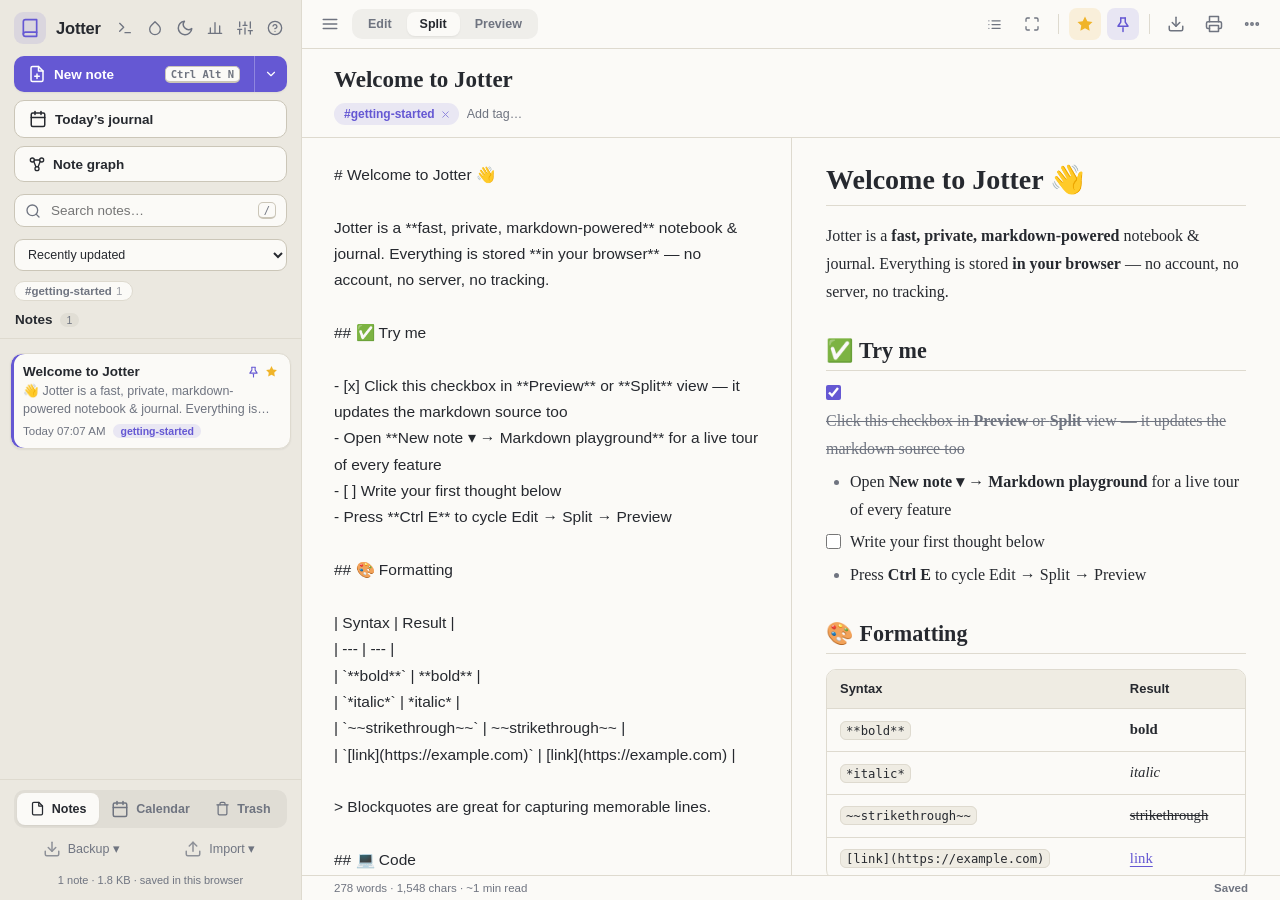
==== commit 9e5c21e6: "v1.12: folders, naturally — location bar, card context menu (right-click/long-press), quick-create -" ====
--- a/index.html
+++ b/index.html
@@ -85,7 +85,6 @@
         </button>
         <div class="folders-list" id="foldersList"></div>
       </div>
-
       <div class="cal-panel" id="calPanel" hidden>
         <div class="cal-head">
           <button class="icon-btn" id="calPrevBtn" data-icon="chevLeft" aria-label="Previous month"></button>
@@ -98,6 +97,15 @@
       </div>
 
       <div class="tag-filters" id="tagFilters"></div>
+
+      <div class="loc-bar" id="locBar" hidden>
+        <button class="icon-btn" id="locBackBtn" data-icon="chevLeft" aria-label="Back to notes" hidden></button>
+        <span class="loc-ico" id="locIco"></span>
+        <b class="loc-name" id="locName">Notes</b>
+        <span class="loc-count" id="locCount"></span>
+        <span class="loc-spacer"></span>
+        <button class="icon-btn" id="locNewBtn" data-icon="filePlus" title="New note in this folder" aria-label="New note in this folder" hidden></button>
+      </div>
 
       <nav class="notes-list" id="notesList" role="list" aria-label="Notes"></nav>
 
@@ -445,7 +453,7 @@
           <div class="bg-row"><span class="bg-ico" data-icon="calendar"></span><div class="bg-txt"><b>Today&rsquo;s journal</b> &mdash; dated entry with a journal template; the &#128293; streak appears after 2+ days in a row</div></div>
           <div class="bg-row"><span class="bg-ico" data-icon="search"></span><div class="bg-txt"><b>Search</b> &mdash; live search across titles, text and tags (<kbd>/</kbd>); matches are highlighted</div></div>
           <div class="bg-row"><span class="bg-ico bg-tag">#</span><div class="bg-txt"><b>Tag chips</b> &mdash; click to filter by a tag; <b>right-click</b> to rename it or remove it from all notes</div></div>
-          <div class="bg-row"><span class="bg-ico" data-icon="folder"></span><div class="bg-txt"><b>Folders</b> &mdash; file notes into folders (More &#9662; &rarr; Move to folder, or drag a card onto one). The list shows unfiled notes; open a folder to see its notes, or <b>All notes</b> for everything. Right-click to rename or delete</div></div>
+          <div class="bg-row"><span class="bg-ico" data-icon="folder"></span><div class="bg-txt"><b>Folders</b> &mdash; file notes into folders: <b>right-click a note card</b> (long-press on touch) for one-click moves, or drag a card onto a folder, or More &#9662; &rarr; Move to folder. The list shows unfiled notes; the location bar above it shows where you are and how to get back</div></div>
           <div class="bg-row"><span class="bg-ico" data-icon="file"></span><div class="bg-txt"><b>Notes / Calendar / Trash</b> &mdash; switch the sidebar between your notes, a month calendar of your writing, and the trash (deleted notes rest 30 days)</div></div>
           <div class="bg-row"><span class="bg-ico" data-icon="panelLeft"></span><div class="bg-txt"><b>Resize / hide sidebar</b> &mdash; drag the sidebar&rsquo;s right edge to resize it; double-click the edge, press <kbd>Ctrl</kbd>+<kbd>\</kbd> or use the &#9776; toolbar button to hide it entirely</div></div>
           <div class="bg-row"><span class="bg-ico" data-icon="graph"></span><div class="bg-txt"><b>Note graph</b> &mdash; your notes as a map of [[wiki-links]]; drag, zoom and pan it, click a bubble to open the note</div></div>
@@ -476,7 +484,16 @@
         <!-- ============ TAB 3: WHAT'S NEW ============ -->
         <div class="help-pane" data-pane="whatsnew">
           <div class="wn-version">
-            <h4>v1.11.1 <span class="pill">current</span></h4>
+            <h4>v1.12 <span class="pill">current</span></h4>
+            <ul>
+              <li>&#128205; <b>Location bar</b> &mdash; a bar above the notes list always shows where you are (<b>Notes</b> home, a folder, or All notes) with a count, a <b>&#9664; back</b> button, and a <b>+</b> to create a note right inside the folder you&rsquo;re viewing</li>
+              <li>&#128433;&#65039; <b>Right-click any note card</b> (or <b>long-press</b> it on touch) for quick actions &mdash; <b>one-click moves</b> to your folders, pin, star, duplicate, move to trash &mdash; no need to open the note first</li>
+              <li>&#10133; Hover a folder in the sidebar for a <b>+</b> to create a note inside it without navigating there</li>
+              <li>&#128027; Duplicating a note now keeps its folder; the Folders section remembers whether you collapsed it</li>
+            </ul>
+          </div>
+          <div class="wn-version">
+            <h4>v1.11.1 &mdash; folder fixes</h4>
             <ul>
               <li>&#128027; <b>Fixed</b>: after opening a note, the other notes in the sidebar wouldn&rsquo;t open at all</li>
               <li>&#128193; <b>Folders now behave like real folders</b> &mdash; the notes list shows your <b>unfiled</b> notes; filed notes live inside their folder (open it in the sidebar&rsquo;s Folders section). The <b>All notes</b> row shows everything at once, and search &amp; tags still find notes in every folder</li>
--- a/styles.css
+++ b/styles.css
@@ -1476,3 +1476,47 @@
    v1.11.1 — folder fixes: real file-model semantics
    ============================================================ */
 .folders-list[hidden] { display: none; } /* display:flex would otherwise ignore the hidden attr */
+
+/* ============================================================
+   v1.12 — folders, naturally: location bar, card context menu,
+   quick-create on folder rows
+   ============================================================ */
+.loc-bar {
+  display: flex; align-items: center; gap: 7px;
+  padding: 4px 8px 8px; border-bottom: 1px solid var(--border);
+  margin-bottom: 6px; min-height: 34px; box-sizing: border-box;
+}
+.loc-bar .icon-btn { width: 26px; height: 26px; flex: none; }
+.loc-ico { display: inline-flex; color: var(--accent); }
+.loc-name {
+  font-size: 13.5px; color: var(--text);
+  overflow: hidden; text-overflow: ellipsis; white-space: nowrap;
+}
+.loc-count {
+  flex: none; font-size: 10.5px; color: var(--text-muted);
+  background: var(--bg-hover); border-radius: 99px; padding: 1px 7px;
+}
+.loc-spacer { flex: 1; }
+
+/* quick-create button on folder rows (desktop hover; mobile uses the location bar's +) */
+.fr-plus {
+  display: none; flex: none;
+  width: 20px; height: 20px; line-height: 1;
+  border: 1px solid var(--border-strong); border-radius: 6px;
+  background: var(--bg-elev); color: var(--text-muted);
+  font-size: 14px; cursor: pointer; padding: 0;
+  align-items: center; justify-content: center;
+}
+.fr-plus:hover { border-color: var(--accent); color: var(--accent); background: var(--accent-soft); }
+@media (min-width: 641px) {
+  .folder-row { position: relative; }
+  .folder-row:hover .fr-plus, .folder-row:focus-within .fr-plus { display: inline-flex; }
+}
+
+/* cards: no text-selection callouts during long-press / drag */
+.note-card { -webkit-user-select: none; user-select: none; -webkit-touch-callout: none; }
+
+@media (max-width: 640px) {
+  .loc-bar { padding: 2px 4px 6px; gap: 5px; }
+  .loc-name { font-size: 13px; }
+}
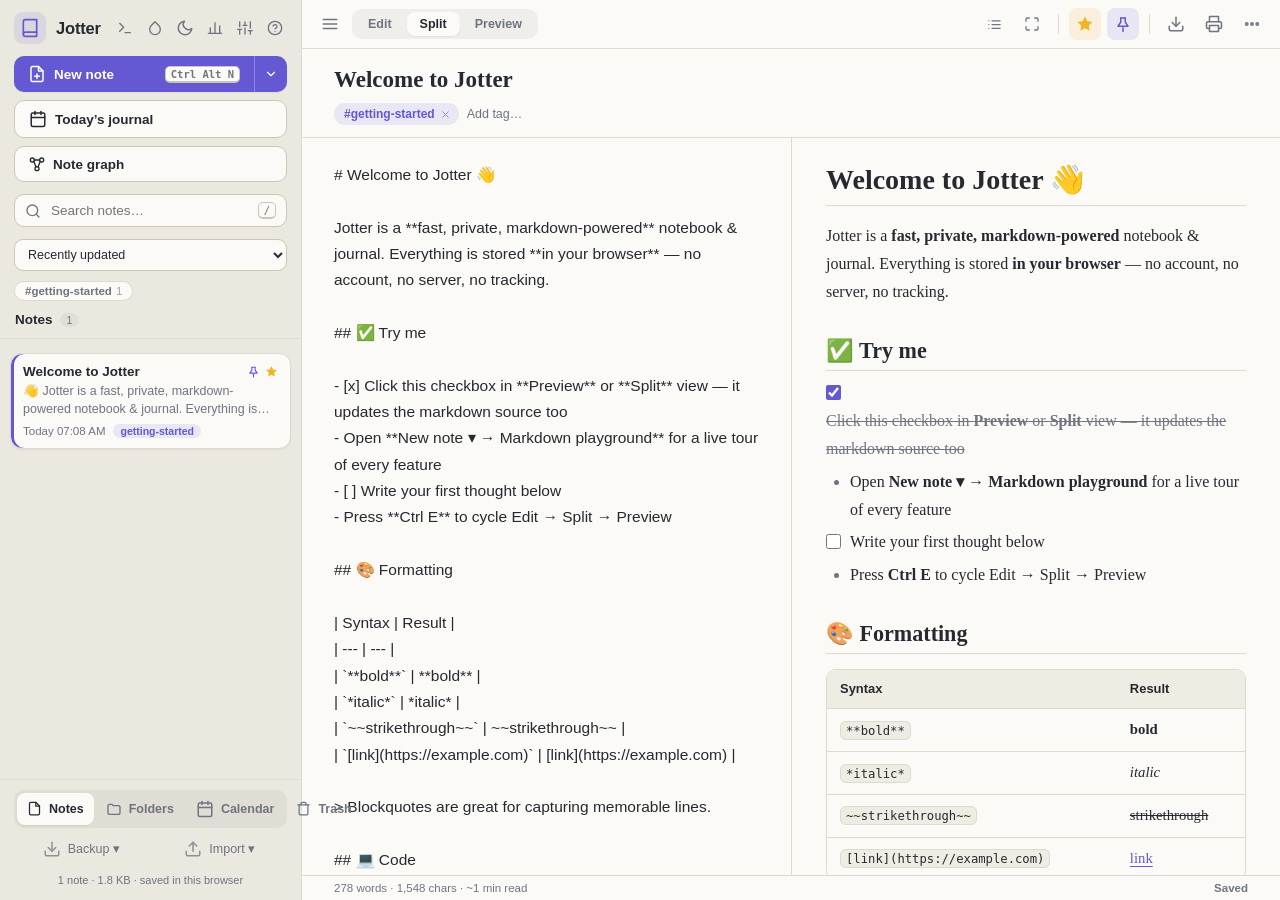
==== commit 305b569b: "v1.13: the Folders tab — full folder redesign with visible management - Dedicated Folders tab (Notes" ====
--- a/index.html
+++ b/index.html
@@ -77,14 +77,6 @@
           <option value="title">Title A–Z</option>
         </select>
       </div>
-
-      <div class="folders-sec" id="foldersSec" hidden>
-        <button class="folders-head" id="foldersHead" aria-expanded="true">
-          <span class="fh-ico" data-icon="folder"></span><span class="fh-label">Folders</span>
-          <span class="fh-chev" data-icon="chevDown"></span>
-        </button>
-        <div class="folders-list" id="foldersList"></div>
-      </div>
       <div class="cal-panel" id="calPanel" hidden>
         <div class="cal-head">
           <button class="icon-btn" id="calPrevBtn" data-icon="chevLeft" aria-label="Previous month"></button>
@@ -94,6 +86,14 @@
         </div>
         <div class="cal-grid" id="calGrid"></div>
         <div class="cal-daybox" id="calDay"></div>
+      </div>
+
+      <div class="folders-view" id="foldersPanel" hidden>
+        <div class="fv-head">
+          <b class="fv-title">Folders</b>
+          <button class="btn small primary" id="newFolderBtn" data-icon="folderPlus"><span>New folder</span></button>
+        </div>
+        <div class="folders-list" id="foldersList"></div>
       </div>
 
       <div class="tag-filters" id="tagFilters"></div>
@@ -111,9 +111,10 @@
 
       <div class="side-bottom">
         <div class="seg">
-          <button class="seg-btn" id="notesViewBtn" data-icon="file"><span>Notes</span></button>
-          <button class="seg-btn" id="calViewBtn" data-icon="calendar"><span>Calendar</span></button>
-          <button class="seg-btn" id="trashViewBtn" data-icon="trash">
+          <button class="seg-btn" id="notesViewBtn" data-icon="file" title="Notes"><span>Notes</span></button>
+          <button class="seg-btn" id="foldersViewBtn" data-icon="folder" title="Folders"><span>Folders</span></button>
+          <button class="seg-btn" id="calViewBtn" data-icon="calendar" title="Calendar"><span>Calendar</span></button>
+          <button class="seg-btn" id="trashViewBtn" data-icon="trash" title="Trash">
             <span>Trash</span><span class="count" id="trashCount" hidden></span>
           </button>
         </div>
@@ -453,7 +454,7 @@
           <div class="bg-row"><span class="bg-ico" data-icon="calendar"></span><div class="bg-txt"><b>Today&rsquo;s journal</b> &mdash; dated entry with a journal template; the &#128293; streak appears after 2+ days in a row</div></div>
           <div class="bg-row"><span class="bg-ico" data-icon="search"></span><div class="bg-txt"><b>Search</b> &mdash; live search across titles, text and tags (<kbd>/</kbd>); matches are highlighted</div></div>
           <div class="bg-row"><span class="bg-ico bg-tag">#</span><div class="bg-txt"><b>Tag chips</b> &mdash; click to filter by a tag; <b>right-click</b> to rename it or remove it from all notes</div></div>
-          <div class="bg-row"><span class="bg-ico" data-icon="folder"></span><div class="bg-txt"><b>Folders</b> &mdash; file notes into folders: <b>right-click a note card</b> (long-press on touch) for one-click moves, or drag a card onto a folder, or More &#9662; &rarr; Move to folder. The list shows unfiled notes; the location bar above it shows where you are and how to get back</div></div>
+          <div class="bg-row"><span class="bg-ico" data-icon="folder"></span><div class="bg-txt"><b>Folders</b> &mdash; the <b>Folders</b> tab (sidebar bottom) manages everything: create, rename, open, or delete folders with the &#8942; menu on each row. File notes via <b>right-click / long-press</b> on a card, or More &#9662; &rarr; Move to folder. The location bar above the notes list shows where you are</div></div>
           <div class="bg-row"><span class="bg-ico" data-icon="file"></span><div class="bg-txt"><b>Notes / Calendar / Trash</b> &mdash; switch the sidebar between your notes, a month calendar of your writing, and the trash (deleted notes rest 30 days)</div></div>
           <div class="bg-row"><span class="bg-ico" data-icon="panelLeft"></span><div class="bg-txt"><b>Resize / hide sidebar</b> &mdash; drag the sidebar&rsquo;s right edge to resize it; double-click the edge, press <kbd>Ctrl</kbd>+<kbd>\</kbd> or use the &#9776; toolbar button to hide it entirely</div></div>
           <div class="bg-row"><span class="bg-ico" data-icon="graph"></span><div class="bg-txt"><b>Note graph</b> &mdash; your notes as a map of [[wiki-links]]; drag, zoom and pan it, click a bubble to open the note</div></div>
@@ -484,7 +485,16 @@
         <!-- ============ TAB 3: WHAT'S NEW ============ -->
         <div class="help-pane" data-pane="whatsnew">
           <div class="wn-version">
-            <h4>v1.12 <span class="pill">current</span></h4>
+            <h4>v1.13 <span class="pill">current</span></h4>
+            <ul>
+              <li>&#128193; <b>A dedicated Folders tab</b> (sidebar bottom: Notes &#183; <b>Folders</b> &#183; Calendar &#183; Trash) &mdash; all your folders with counts, quick rows for <b>All notes</b> and <b>Unfiled</b>, and a <b>New folder</b> button. Empty folders are now supported: set up your structure first, file notes later</li>
+              <li>&#8942; <b>Every folder row has a visible &#8942; menu</b> &mdash; open, new note inside, rename, and <b>delete</b> (deleting unfiles its notes, nothing is lost). No more hidden right-click: it works with a mouse, on touch, everywhere. Right-clicking a folder still works as a shortcut</li>
+              <li>&#9729;&#65039; <b>Folders now sync and travel</b> &mdash; your folder structure rides with GitHub sync (with deletion tombstones) and JSON backups, including empty folders</li>
+              <li>&#129514; Streamlined: the cramped inline folders strip in the Notes tab is gone (the tab replaces it), and card drag-and-drop gave way to the right-click / long-press menu that works on every device</li>
+            </ul>
+          </div>
+          <div class="wn-version">
+            <h4>v1.12 &mdash; folders, naturally</h4>
             <ul>
               <li>&#128205; <b>Location bar</b> &mdash; a bar above the notes list always shows where you are (<b>Notes</b> home, a folder, or All notes) with a count, a <b>&#9664; back</b> button, and a <b>+</b> to create a note right inside the folder you&rsquo;re viewing</li>
               <li>&#128433;&#65039; <b>Right-click any note card</b> (or <b>long-press</b> it on touch) for quick actions &mdash; <b>one-click moves</b> to your folders, pin, star, duplicate, move to trash &mdash; no need to open the note first</li>
--- a/styles.css
+++ b/styles.css
@@ -1391,17 +1391,6 @@
 /* ============================================================
    v1.11 — folders: sidebar section, card chips, move modal
    ============================================================ */
-.folders-sec { padding: 2px 0 6px; border-bottom: 1px solid var(--border); }
-.folders-head {
-  display: flex; align-items: center; gap: 7px; width: 100%;
-  background: transparent; border: 0; cursor: pointer;
-  font-size: 11px; font-weight: 700; letter-spacing: 0.08em; text-transform: uppercase;
-  color: var(--text-muted); padding: 5px 8px; border-radius: 7px;
-}
-.folders-head:hover { background: var(--bg-hover); color: var(--text); }
-.fh-ico svg, .fh-chev svg { display: block; }
-.fh-chev { margin-left: auto; transition: transform .12s ease; }
-.folders-sec.folded .fh-chev { transform: rotate(-90deg); }
 .folders-list { display: flex; flex-direction: column; gap: 1px; padding: 2px 0 4px; }
 .folder-row {
   display: flex; align-items: center; gap: 8px; width: 100%;
@@ -1419,12 +1408,6 @@
   background: var(--bg-hover); border-radius: 99px; padding: 1px 7px;
 }
 .folder-row.active .fr-count { background: transparent; color: var(--accent); }
-.folder-row.drag-over {
-  outline: 2px dashed var(--accent); outline-offset: -2px;
-  background: var(--accent-soft);
-}
-.note-card[draggable="true"] { cursor: grab; }
-.note-card[draggable="true"]:active { cursor: grabbing; }
 
 /* folder chip on note cards */
 .nc-folder {
@@ -1498,20 +1481,6 @@
 }
 .loc-spacer { flex: 1; }
 
-/* quick-create button on folder rows (desktop hover; mobile uses the location bar's +) */
-.fr-plus {
-  display: none; flex: none;
-  width: 20px; height: 20px; line-height: 1;
-  border: 1px solid var(--border-strong); border-radius: 6px;
-  background: var(--bg-elev); color: var(--text-muted);
-  font-size: 14px; cursor: pointer; padding: 0;
-  align-items: center; justify-content: center;
-}
-.fr-plus:hover { border-color: var(--accent); color: var(--accent); background: var(--accent-soft); }
-@media (min-width: 641px) {
-  .folder-row { position: relative; }
-  .folder-row:hover .fr-plus, .folder-row:focus-within .fr-plus { display: inline-flex; }
-}
 
 /* cards: no text-selection callouts during long-press / drag */
 .note-card { -webkit-user-select: none; user-select: none; -webkit-touch-callout: none; }
@@ -1520,3 +1489,38 @@
   .loc-bar { padding: 2px 4px 6px; gap: 5px; }
   .loc-name { font-size: 13px; }
 }
+
+
+/* ============================================================
+   v1.13 — the Folders tab: full management view
+   ============================================================ */
+.folders-view { display: flex; flex-direction: column; min-height: 0; flex: 1; }
+.fv-head {
+  display: flex; align-items: center; justify-content: space-between;
+  padding: 2px 2px 8px; border-bottom: 1px solid var(--border); margin-bottom: 6px;
+}
+.fv-title { font-size: 13.5px; }
+.folders-view .folders-list { flex: 1; overflow-y: auto; }
+.folder-row.quick { color: var(--text-muted); }
+.folder-row.quick.cur, .folder-row.cur { background: var(--accent-soft); color: var(--accent); font-weight: 600; }
+.folder-row.quick .fr-ico, .folder-row.cur .fr-ico { color: var(--accent); }
+.folder-row.quick:hover { color: var(--text); }
+.fr-more {
+  flex: none; width: 22px; height: 22px;
+  display: inline-flex; align-items: center; justify-content: center;
+  border: 0; border-radius: 6px; background: transparent;
+  color: var(--text-muted); font-size: 15px; line-height: 1; cursor: pointer; padding: 0;
+}
+.fr-more:hover { background: var(--bg-hover); color: var(--text); }
+.fv-empty { text-align: center; color: var(--text-muted); padding: 34px 10px; }
+.fv-empty svg { opacity: .45; margin-bottom: 8px; }
+.fv-empty p { font-size: 12.5px; line-height: 1.6; margin: 0; }
+
+/* four tabs in the sidebar bottom seg — keep them fitting on phones */
+@media (max-width: 640px) {
+  .side-bottom .seg-btn { padding: 7px 6px; font-size: 11.5px; gap: 5px; }
+}
+@media (max-width: 380px) {
+  .side-bottom .seg-btn span:not(.count) { display: none; } /* icon-only: labels still in title+aria */
+  .side-bottom .seg-btn { padding: 7px 9px; }
+}
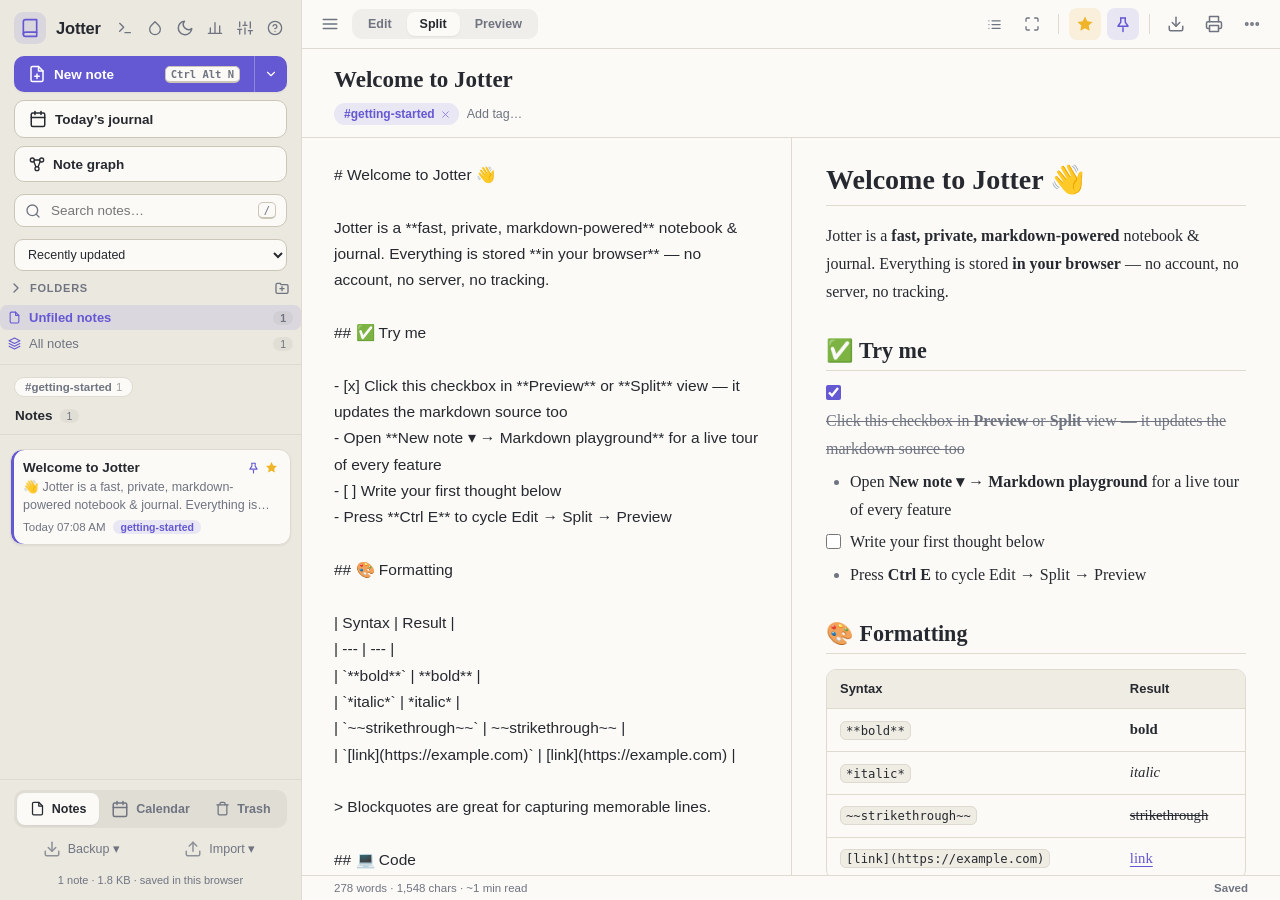
==== commit 798fdbce: "v1.14: folders simplified — always-visible sidebar section, drag & drop filing, trash Recover all / " ====
--- a/index.html
+++ b/index.html
@@ -88,12 +88,17 @@
         <div class="cal-daybox" id="calDay"></div>
       </div>
 
-      <div class="folders-view" id="foldersPanel" hidden>
-        <div class="fv-head">
-          <b class="fv-title">Folders</b>
-          <button class="btn small primary" id="newFolderBtn" data-icon="folderPlus"><span>New folder</span></button>
-        </div>
-        <div class="folders-list" id="foldersList"></div>
+      <div class="folders-sec" id="foldersSec">
+        <div class="fs-head" id="fsHead" role="button" tabindex="0" aria-label="Folders">
+          <span class="fs-caret" id="fsCaret" data-icon="chevRight"></span>
+          <b>Folders</b>
+          <span class="fs-total" id="fsTotal"></span>
+          <span class="loc-spacer"></span>
+          <button class="icon-btn" id="fsNewBtn" data-icon="folderPlus" title="New folder" aria-label="New folder"></button>
+        </div>
+        <div class="fs-body" id="fsBody">
+          <div class="fs-rows" id="fsRows"></div>
+        </div>
       </div>
 
       <div class="tag-filters" id="tagFilters"></div>
@@ -107,12 +112,20 @@
         <button class="icon-btn" id="locNewBtn" data-icon="filePlus" title="New note in this folder" aria-label="New note in this folder" hidden></button>
       </div>
 
+      <div class="loc-bar trash-bar" id="trashBar" hidden>
+        <span class="loc-ico" id="trashIco" data-icon="trash"></span>
+        <b class="loc-name">Trash</b>
+        <span class="loc-count" id="trashCount2"></span>
+        <span class="loc-spacer"></span>
+        <button class="btn small ghost" id="recoverAllBtn"><span>Recover all</span></button>
+        <button class="btn small danger" id="deleteAllBtn"><span>Delete all</span></button>
+      </div>
+
       <nav class="notes-list" id="notesList" role="list" aria-label="Notes"></nav>
 
       <div class="side-bottom">
         <div class="seg">
           <button class="seg-btn" id="notesViewBtn" data-icon="file" title="Notes"><span>Notes</span></button>
-          <button class="seg-btn" id="foldersViewBtn" data-icon="folder" title="Folders"><span>Folders</span></button>
           <button class="seg-btn" id="calViewBtn" data-icon="calendar" title="Calendar"><span>Calendar</span></button>
           <button class="seg-btn" id="trashViewBtn" data-icon="trash" title="Trash">
             <span>Trash</span><span class="count" id="trashCount" hidden></span>
@@ -134,7 +147,6 @@
             </div>
           </div>
         </div>
-        <button class="link-btn danger block" id="emptyTrashBtn" hidden>Empty trash</button>
         <div class="storage-note" id="storageNote"></div>
       </div>
       <div class="side-resizer" id="sideResizer" title="Drag to resize — double-click to hide"></div>
@@ -454,8 +466,8 @@
           <div class="bg-row"><span class="bg-ico" data-icon="calendar"></span><div class="bg-txt"><b>Today&rsquo;s journal</b> &mdash; dated entry with a journal template; the &#128293; streak appears after 2+ days in a row</div></div>
           <div class="bg-row"><span class="bg-ico" data-icon="search"></span><div class="bg-txt"><b>Search</b> &mdash; live search across titles, text and tags (<kbd>/</kbd>); matches are highlighted</div></div>
           <div class="bg-row"><span class="bg-ico bg-tag">#</span><div class="bg-txt"><b>Tag chips</b> &mdash; click to filter by a tag; <b>right-click</b> to rename it or remove it from all notes</div></div>
-          <div class="bg-row"><span class="bg-ico" data-icon="folder"></span><div class="bg-txt"><b>Folders</b> &mdash; the <b>Folders</b> tab (sidebar bottom) manages everything: create, rename, open, or delete folders with the &#8942; menu on each row. File notes via <b>right-click / long-press</b> on a card, or More &#9662; &rarr; Move to folder. The location bar above the notes list shows where you are</div></div>
-          <div class="bg-row"><span class="bg-ico" data-icon="file"></span><div class="bg-txt"><b>Notes / Calendar / Trash</b> &mdash; switch the sidebar between your notes, a month calendar of your writing, and the trash (deleted notes rest 30 days)</div></div>
+          <div class="bg-row"><span class="bg-ico" data-icon="folder"></span><div class="bg-txt"><b>Folders</b> &mdash; always visible in the sidebar (collapse them with the caret): create with the <b>+</b>, rename, open, or delete folders with the &#8942; menu on each row. File notes by <b>dragging a card onto a folder</b>, via <b>right-click / long-press</b> on a card, or More &#9662; &rarr; Move to folder. The location bar above the notes list shows where you are</div></div>
+          <div class="bg-row"><span class="bg-ico" data-icon="file"></span><div class="bg-txt"><b>Notes / Calendar / Trash</b> &mdash; switch the sidebar between your notes, a month calendar of your writing, and the trash (deleted notes rest 30 days). In Trash, <b>Recover all</b> and <b>Delete all</b> sit right at the top &mdash; and you can drag a note onto the Trash button to throw it away</div></div>
           <div class="bg-row"><span class="bg-ico" data-icon="panelLeft"></span><div class="bg-txt"><b>Resize / hide sidebar</b> &mdash; drag the sidebar&rsquo;s right edge to resize it; double-click the edge, press <kbd>Ctrl</kbd>+<kbd>\</kbd> or use the &#9776; toolbar button to hide it entirely</div></div>
           <div class="bg-row"><span class="bg-ico" data-icon="graph"></span><div class="bg-txt"><b>Note graph</b> &mdash; your notes as a map of [[wiki-links]]; drag, zoom and pan it, click a bubble to open the note</div></div>
           <div class="bg-row"><span class="bg-ico" data-icon="download"></span><div class="bg-txt"><b>Backup &#9662;</b> &mdash; JSON backup of everything, or export all notes as one Markdown file</div></div>
@@ -485,7 +497,23 @@
         <!-- ============ TAB 3: WHAT'S NEW ============ -->
         <div class="help-pane" data-pane="whatsnew">
           <div class="wn-version">
-            <h4>v1.13 <span class="pill">current</span></h4>
+            <h4>v1.14 <span class="pill">current</span></h4>
+            <ul>
+              <li>&#128193; <b>Folders live in the sidebar, always</b> — no more switching to a separate Folders tab. Your folders sit right under the search &amp; sort rows with live counts, one click away. Collapse the section with the caret if you want the space back</li>
+              <li>&#128070; <b>Drag &amp; drop filing</b> — grab any note card and drop it on a folder to file it. Drop it on <b>Unfiled notes</b> to pull it out of a folder, or on the <b>Trash</b> button to throw it away. The card highlights, the target glows — it&rsquo;s tactile and instant (mouse drag; on touch, use the card&rsquo;s &#8942; menu as before)</li>
+              <li>&#128230; <b>Recover all / Delete all in Trash</b> — the Trash view now has a proper toolbar: restore everything in one click, or empty it with a clear confirmation dialog (the old &ldquo;Empty trash&rdquo; link was buried at the bottom of the sidebar)</li>
+              <li>&#129514; <b>One confirmation language</b> — the last double-click-to-confirm buttons (delete forever, disconnect sync) now use the same clear dialog as everything else</li>
+            </ul>
+          </div>
+          <div class="wn-version">
+            <h4>v1.13.1 &mdash; deletion confirmation fix</h4>
+            <ul>
+              <li>&#9888;&#65039; <b>Fixed: deleting folders &amp; tags</b> — the old double-click confirmation auto-cancelled after a moment, which could make Delete feel like it did nothing. Deletion now opens a <b>clear confirmation dialog</b> that states exactly what will happen (&ldquo;3 notes will be removed from the folder and kept — nothing is deleted&rdquo;) and waits for you, however long you take</li>
+              <li>&#128279; The dialog works on every device, cancels with <kbd>Esc</kbd>, and Cancel is the focused safe default</li>
+            </ul>
+          </div>
+          <div class="wn-version">
+            <h4>v1.13 &mdash; the Folders tab</h4>
             <ul>
               <li>&#128193; <b>A dedicated Folders tab</b> (sidebar bottom: Notes &#183; <b>Folders</b> &#183; Calendar &#183; Trash) &mdash; all your folders with counts, quick rows for <b>All notes</b> and <b>Unfiled</b>, and a <b>New folder</b> button. Empty folders are now supported: set up your structure first, file notes later</li>
               <li>&#8942; <b>Every folder row has a visible &#8942; menu</b> &mdash; open, new note inside, rename, and <b>delete</b> (deleting unfiles its notes, nothing is lost). No more hidden right-click: it works with a mouse, on touch, everywhere. Right-clicking a folder still works as a shortcut</li>
@@ -623,6 +651,24 @@
     </div>
   </div>
 
+  <!-- ======================= CONFIRM MODAL ======================= -->
+  <div class="modal-overlay" id="confirmOverlay" hidden>
+    <div class="modal small" role="dialog" aria-modal="true" aria-label="Confirm">
+      <div class="modal-head">
+        <h2 id="confirmTitle">Are you sure?</h2>
+        <button class="icon-btn" id="confirmCloseBtn" data-icon="x" aria-label="Close"></button>
+      </div>
+      <div class="modal-body">
+        <p class="set-desc" id="confirmMsg"></p>
+        <div class="set-actions">
+          <span class="spacer"></span>
+          <button class="btn small ghost" id="confirmCancelBtn"><span>Cancel</span></button>
+          <button class="btn small danger" id="confirmOkBtn"><span>Delete</span></button>
+        </div>
+      </div>
+    </div>
+  </div>
+
   <!-- tag context menu + zen exit -->
   <div class="ctx-menu menu" id="ctxMenu" hidden></div>
   <button class="zen-exit icon-btn" id="zenExitBtn" data-icon="x" aria-label="Exit focus mode"></button>
--- a/styles.css
+++ b/styles.css
@@ -145,7 +145,6 @@
 .btn.danger:hover { filter: brightness(1.08); }
 .btn.block { width: 100%; justify-content: flex-start; }
 .btn.block kbd { margin-left: auto; }
-.btn.armed { background: var(--danger) !important; color: #fff !important; border-color: transparent !important; }
 
 .link-btn {
   display: inline-flex; align-items: center; gap: 7px;
@@ -303,7 +302,6 @@
 }
 .mini-btn:hover { color: var(--text); background: var(--bg-hover); }
 .mini-btn.danger:hover { color: var(--danger); border-color: var(--danger); }
-.mini-btn.armed { background: var(--danger); color: #fff; border-color: var(--danger); }
 
 .list-empty {
   padding: 34px 18px;
@@ -947,7 +945,6 @@
 
 /* tag context menu (fixed-position variant) */
 .ctx-menu { position: fixed; z-index: 95; }
-.ctx-menu button.armed { color: #fff; background: var(--danger); }
 
 /* zen / focus mode */
 .zen-exit { display: none; }
@@ -1492,15 +1489,8 @@
 
 
 /* ============================================================
-   v1.13 — the Folders tab: full management view
-   ============================================================ */
-.folders-view { display: flex; flex-direction: column; min-height: 0; flex: 1; }
-.fv-head {
-  display: flex; align-items: center; justify-content: space-between;
-  padding: 2px 2px 8px; border-bottom: 1px solid var(--border); margin-bottom: 6px;
-}
-.fv-title { font-size: 13.5px; }
-.folders-view .folders-list { flex: 1; overflow-y: auto; }
+   v1.13 — folder rows, quick rows, ⋯ menus (kept for v1.14)
+   ============================================================ */
 .folder-row.quick { color: var(--text-muted); }
 .folder-row.quick.cur, .folder-row.cur { background: var(--accent-soft); color: var(--accent); font-weight: 600; }
 .folder-row.quick .fr-ico, .folder-row.cur .fr-ico { color: var(--accent); }
@@ -1512,11 +1502,8 @@
   color: var(--text-muted); font-size: 15px; line-height: 1; cursor: pointer; padding: 0;
 }
 .fr-more:hover { background: var(--bg-hover); color: var(--text); }
-.fv-empty { text-align: center; color: var(--text-muted); padding: 34px 10px; }
-.fv-empty svg { opacity: .45; margin-bottom: 8px; }
-.fv-empty p { font-size: 12.5px; line-height: 1.6; margin: 0; }
-
-/* four tabs in the sidebar bottom seg — keep them fitting on phones */
+
+/* three tabs in the sidebar bottom seg — keep them fitting on phones */
 @media (max-width: 640px) {
   .side-bottom .seg-btn { padding: 7px 6px; font-size: 11.5px; gap: 5px; }
 }
@@ -1524,3 +1511,38 @@
   .side-bottom .seg-btn span:not(.count) { display: none; } /* icon-only: labels still in title+aria */
   .side-bottom .seg-btn { padding: 7px 9px; }
 }
+
+/* ============================================================
+   v1.14 — folders, simplified: always-visible section, drag & drop,
+   trash toolbar (Recover all / Delete all)
+   ============================================================ */
+.folders-sec { border-bottom: 1px solid var(--border); padding-bottom: 4px; margin-bottom: 4px; flex: none; }
+.fs-head {
+  display: flex; align-items: center; gap: 6px;
+  padding: 4px 8px; cursor: pointer; border-radius: 7px;
+  -webkit-user-select: none; user-select: none;
+}
+.fs-head:hover { background: var(--bg-hover); }
+.fs-head b { font-size: 11px; letter-spacing: .07em; text-transform: uppercase; color: var(--text-muted); }
+.fs-caret { display: inline-flex; color: var(--text-muted); transition: transform .15s ease; flex: none; }
+.folders-sec.closed .fs-caret { transform: rotate(-90deg); }
+.fs-total { font-size: 10.5px; color: var(--text-muted); flex: none; }
+.fs-head .icon-btn { width: 22px; height: 22px; flex: none; }
+.fs-body { max-height: 30vh; overflow-y: auto; }
+.folders-sec.closed .fs-body { display: none; }
+.fs-rows { display: flex; flex-direction: column; gap: 1px; padding: 2px 0 4px; }
+
+/* drag & drop */
+.note-card.dragging { opacity: .45; outline: 2px dashed var(--accent); outline-offset: -2px; }
+.folder-row.drop-hint {
+  background: var(--accent-soft); color: var(--accent);
+  outline: 2px dashed var(--accent); outline-offset: -2px;
+}
+.folder-row.drop-hint .fr-ico { color: var(--accent); }
+.seg-btn.drop-hint { background: var(--danger); color: #fff; }
+.seg-btn.drop-hint .count { background: rgba(255, 255, 255, .28); color: #fff; }
+
+/* trash toolbar */
+.trash-bar { flex-wrap: wrap; }
+.trash-bar .btn.small { flex: none; }
+.trash-bar .btn.small:disabled { opacity: .45; cursor: default; }
